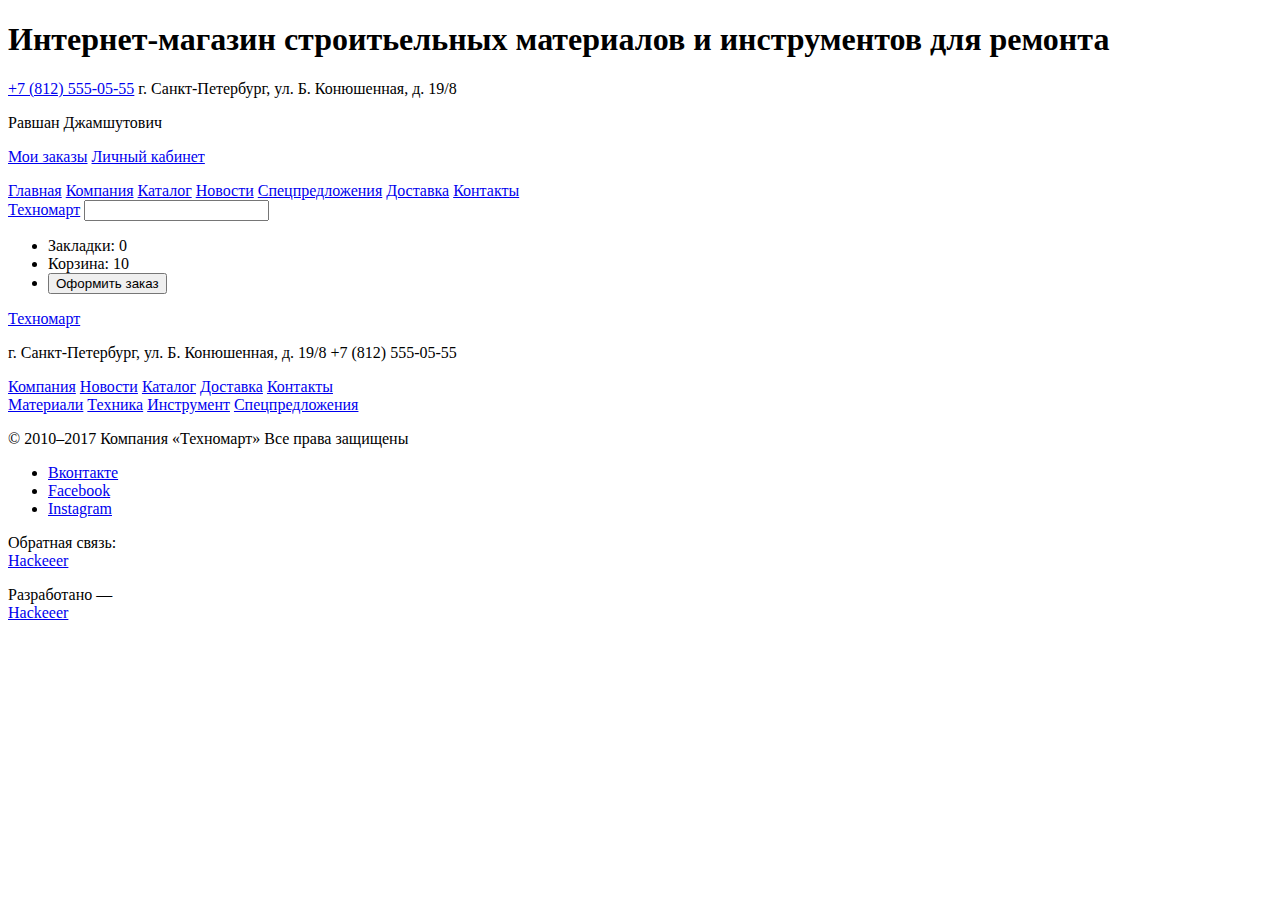
==== catalog.html @ 1fd6e6b4 "catalog.html was added" ====
<!DOCTYPE html>
<html lang="ru">
    <head>
        <meta charset="UTF-8" />
        <meta name="viewport" content="width=device-width, initial-scale=1.0" />
        <title>Каталаг Техномарт</title>
    </head>

    <body>
        <header>
            <section class="intro">
                <h1>
                    Интернет-магазин строитьельных материалов и инструментов для
                    ремонта
                </h1>
                <p class="address">
                    <a href="tel:+78125550555" class="button"
                        >+7 (812) 555-05-55</a
                    >
                    г. Санкт-Петербург, ул. Б. Конюшенная, д. 19/8
                </p>
                <div class="account-box">
                    <p class="account-box__user-name">Равшан Джамшутович</p>
                    <p class="account-box__tools">
                        <a href="orders.html">Мои заказы</a>
                        <a href="cabinet.html">Личный кабинет</a>
                    </p>
                </div>
            </section>
            <nav class="main-nav">
                <a href="index.html" class="main-nav__item">Главная</a>
                <a href="#" class="main-nav__item">Компания</a>
                <a href="#" class="main-nav__item">Каталог</a>
                <a href="#" class="main-nav__item">Новости</a>
                <a href="#" class="main-nav__item">Спецпредложения</a>
                <a href="#" class="main-nav__item">Доставка</a>
                <a href="#" class="main-nav__item">Контакты</a>
            </nav>
            <div class="tools">
                <a href="index.html" class="main-logo tools__item">Техномарт</a>
                <input type="text" name="" id="" class="tools__item" />
                <ul class="tools__item user-order">
                    <li class="user-order__bookmarks">
                        Закладки: <span>0</span>
                    </li>
                    <li class="user-order__basket">Корзина: <span>10</span></li>
                    <li class="user-order__form">
                        <button>Оформить заказ</button>
                    </li>
                </ul>
            </div>
        </header>

        <main>
        </main>

        <footer class="footer">
            <div class="footer__top">
                <div>
                    <a href="index.html" class="main-logo tools__item"
                        >Техномарт</a
                    >
                    <p class="footer__address">
                        г. Санкт-Петербург, ул. Б. Конюшенная, д. 19/8 +7 (812)
                        555-05-55
                    </p>
                </div>
                <nav class="footer__nav site-nav">
                    <div class="site-nav__top">
                        <a href="#" class="site-nav__item">Компания</a>
                        <a href="#" class="site-nav__item">Новости</a>
                        <a href="#" class="site-nav__item">Каталог</a>
                        <a href="#" class="site-nav__item">Доставка</a>
                        <a href="#" class="site-nav__item">Контакты</a>
                    </div>
                    <div class="site-nav__bottom">
                        <a href="#" class="site-nav__item">Материали</a>
                        <a href="#" class="site-nav__item">Техника</a>
                        <a href="#" class="site-nav__item">Инструмент</a>
                        <a href="#" class="site-nav__item">Спецпредложения</a>
                    </div>
                </nav>
            </div>
            <div class="footer__bottm">
                <p class="footer__copyright">
                    © 2010–2017 Компания «Техномарт» Все права защищены
                </p>
                <ul class="footer__social social__list">
                    <li class="social__item social__item--vk">
                        <a target="_BLANK" href="vk.com">Вконтакте</a>
                    </li>
                    <li class="social__item social__item--fb">
                        <a target="_BLANK" href="facebook.com">Facebook</a>
                    </li>
                    <li class="social__item social__item--ins">
                        <a target="_BLANK" href="instagram.org">Instagram</a>
                    </li>
                </ul>
                <p class="footer__feedback">
                    Обратная связь:
                    <br /><a href="#">Hackeeer</a>
                </p>
                <p class="footer__author">
                    Разработано —
                    <br /><a href="#">Hackeeer</a>
                </p>
            </div>
        </footer>
    </body>
</html>
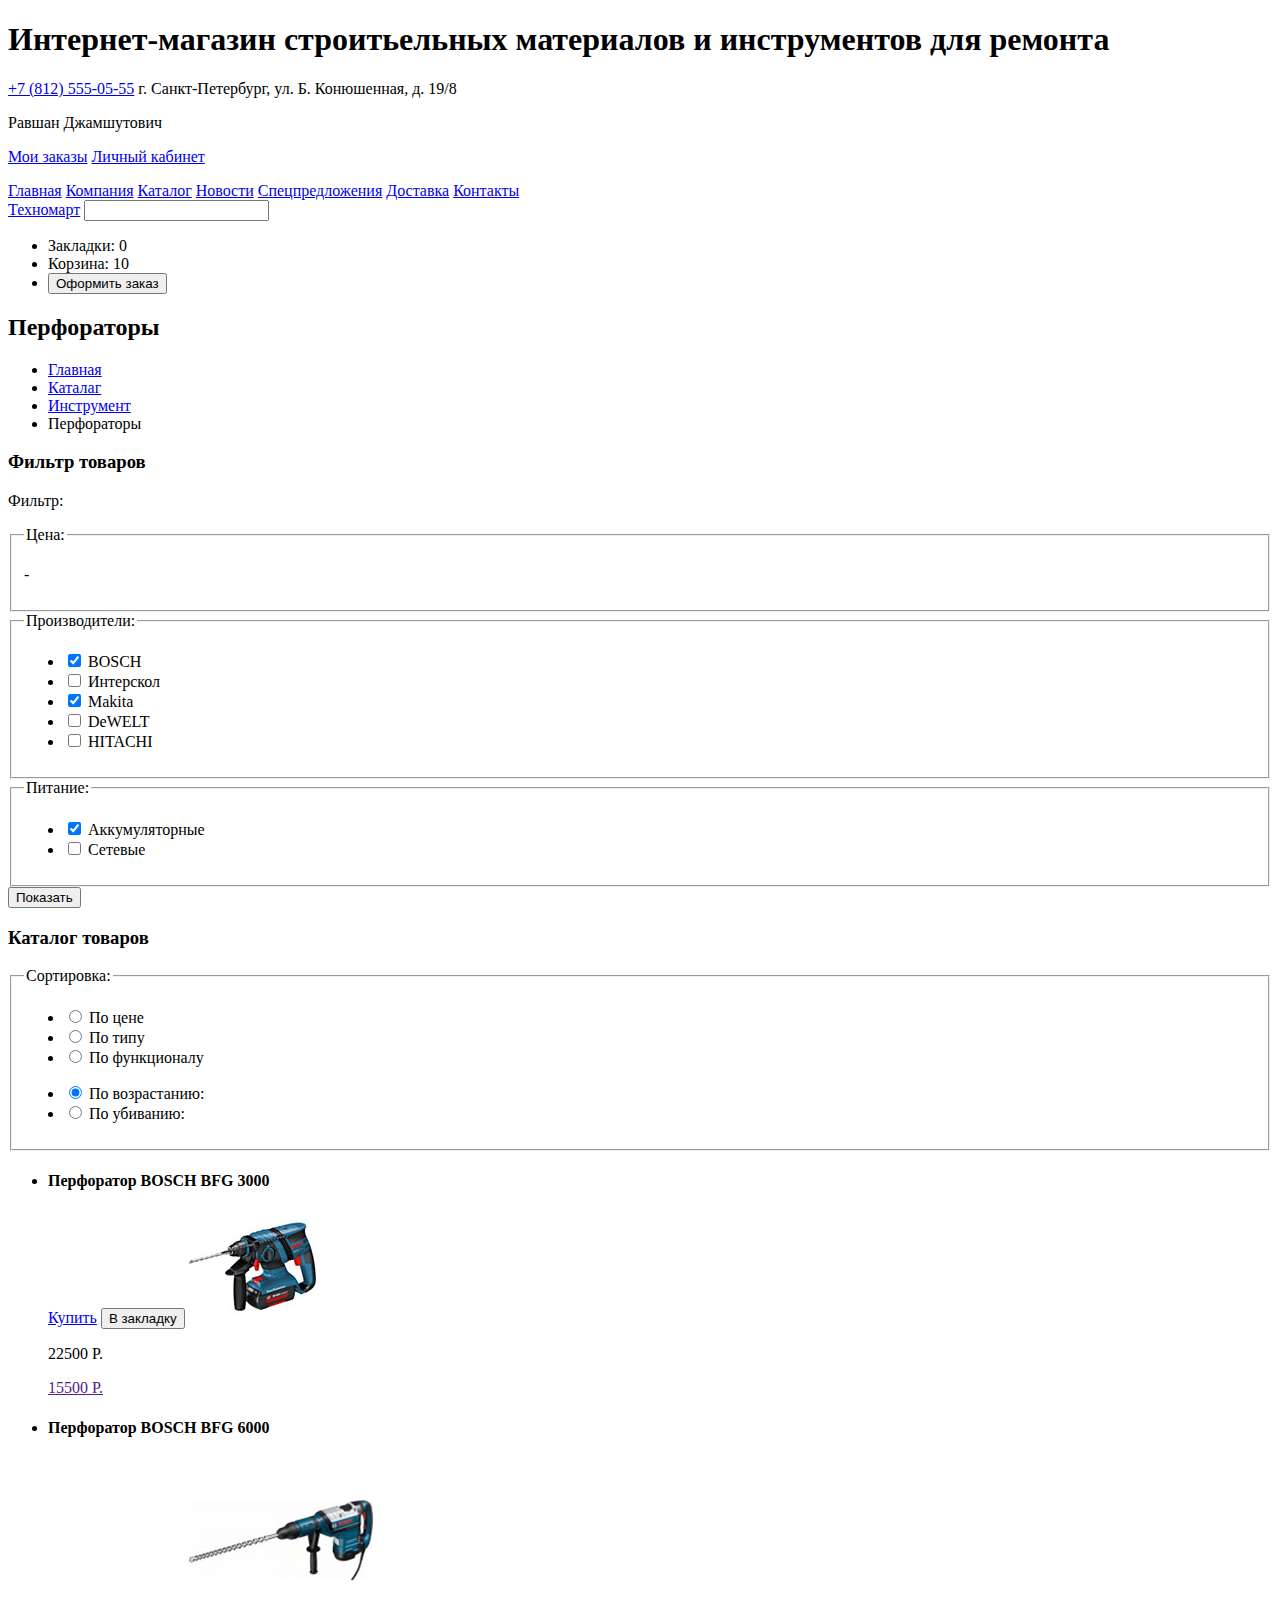
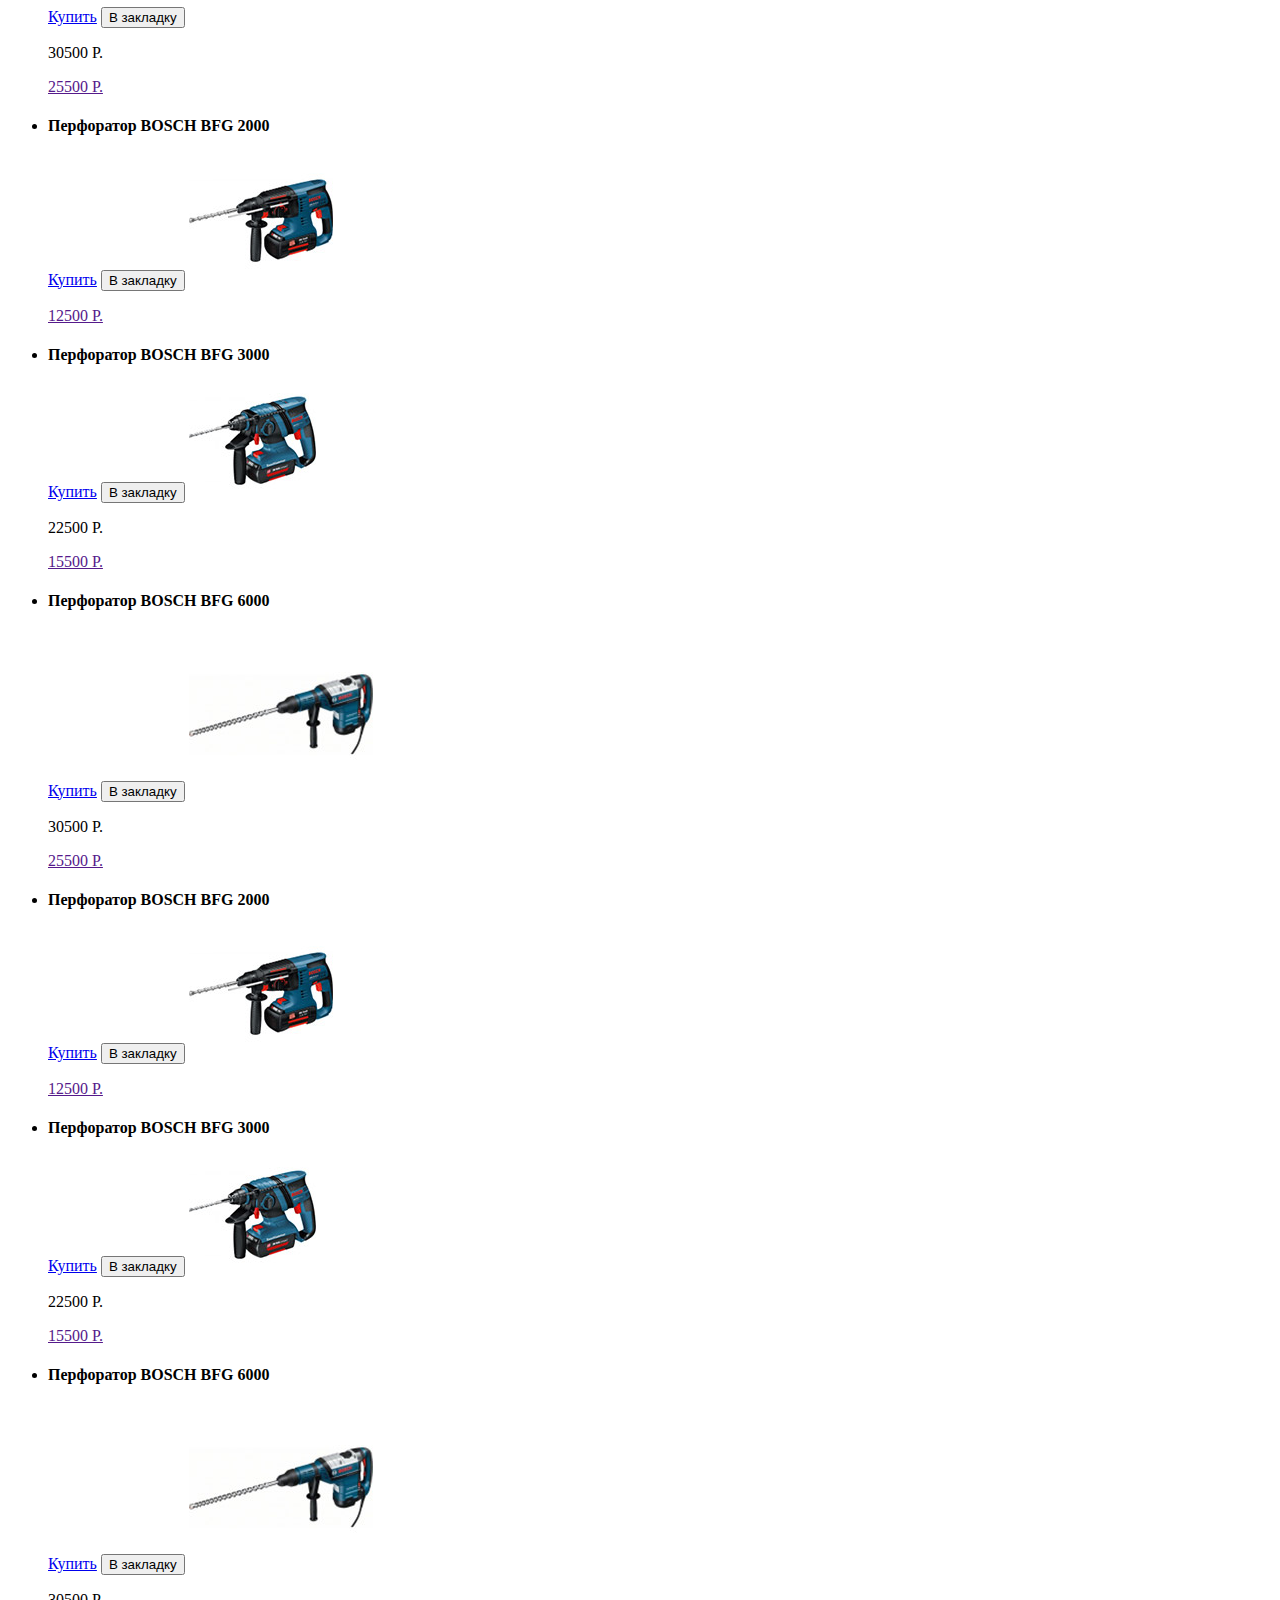
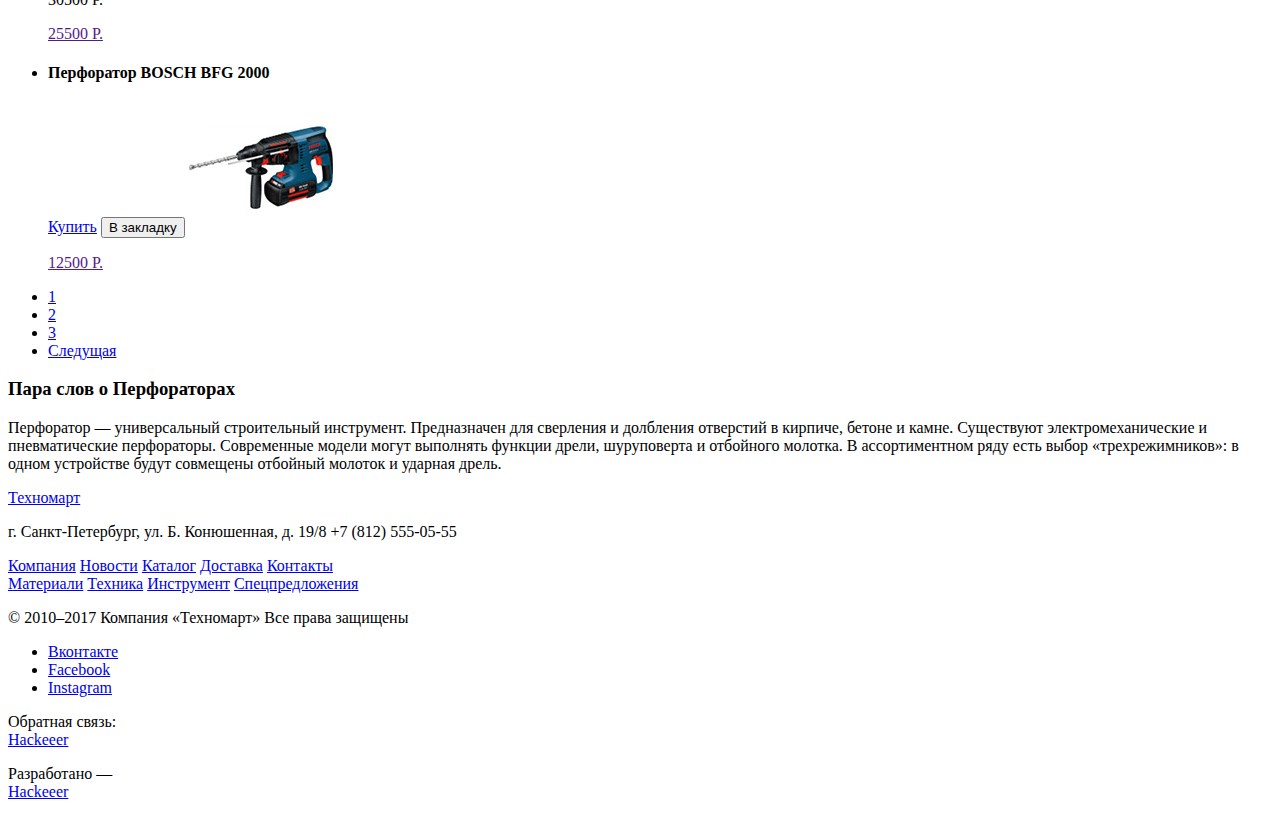
==== commit a0b959b9: "Catalog's layout has been finished" ====
--- a/catalog.html
+++ b/catalog.html
@@ -10,13 +10,10 @@
         <header>
             <section class="intro">
                 <h1>
-                    Интернет-магазин строитьельных материалов и инструментов для
-                    ремонта
+                    Интернет-магазин строитьельных материалов и инструментов для ремонта
                 </h1>
                 <p class="address">
-                    <a href="tel:+78125550555" class="button"
-                        >+7 (812) 555-05-55</a
-                    >
+                    <a href="tel:+78125550555" class="button">+7 (812) 555-05-55</a>
                     г. Санкт-Петербург, ул. Б. Конюшенная, д. 19/8
                 </p>
                 <div class="account-box">
@@ -41,9 +38,13 @@
                 <input type="text" name="" id="" class="tools__item" />
                 <ul class="tools__item user-order">
                     <li class="user-order__bookmarks">
-                        Закладки: <span>0</span>
-                    </li>
-                    <li class="user-order__basket">Корзина: <span>10</span></li>
+                        Закладки:
+                        <span>0</span>
+                    </li>
+                    <li class="user-order__basket">
+                        Корзина:
+                        <span>10</span>
+                    </li>
                     <li class="user-order__form">
                         <button>Оформить заказ</button>
                     </li>
@@ -52,17 +53,250 @@
         </header>
 
         <main>
+            <header>
+                <h2>Перфораторы</h2>
+                <nav class="breadcrubms">
+                    <ul class="breadcrumbs__list">
+                        <li class="breadcrumbs__item">
+                            <a href="index.html"><span class="hidden">Главная</span></a>
+                        </li>
+                        <li class="breadcrumbs__item">
+                            <a href="catalog.html">Каталаг</a>
+                        </li>
+                        <li class="breadcrumbs__item">
+                            <a href="tools.html">Инструмент</a>
+                        </li>
+                        <li class="breadcrumbs__item breadcrumbs__item--current">
+                            Перфораторы
+                        </li>
+                    </ul>
+                </nav>
+            </header>
+            <div class="catalog-columns">
+                <section class="filters">
+                    <h3 class="visually-hidden">Фильтр товаров</h3>
+                    <form action="#" class="filter">
+                        <p>Фильтр:</p>
+                        <fieldset class="filter__cost">
+                            <legend>Цена:</legend>
+                            <div class="cost__range">
+                                <div class="cost__range-box">
+                                    <div class="range-line">
+                                        <span class="range-handle"></span>
+                                        <span class="range-handle"></span>
+                                    </div>
+                                </div>
+                                <p class="cost__rage-counter">
+                                    <span class="min-cost"></span>
+                                    -
+                                    <span class="max-cost"></span>
+                                </p>
+                            </div>
+                        </fieldset>
+                        <fieldset class="filter__vendor">
+                            <legend>Производители:</legend>
+                            <ul class="vendor__list">
+                                <li class="verdor__item">
+                                    <label for="filter__vendor--bosch">
+                                        <input type="checkbox" name="vendor" id="filter__vendor--bosch" class="visually-hidden" checked />
+                                        <span class="radio-indicator"></span>
+                                        BOSCH
+                                    </label>
+                                </li>
+                                <li class="verdor__item">
+                                    <label for="filter__vendor--interskol">
+                                        <input type="checkbox" name="vendor" id="filter__vendor--interskol" class="visually-hidden" />
+                                        <span class="radio-indicator"></span>
+                                        Интерскол
+                                    </label>
+                                </li>
+                                <li class="verdor__item">
+                                    <label for="filter__vendor--makita">
+                                        <input type="checkbox" name="vendor" id="filter__vendor--makita" class="visually-hidden" checked />
+                                        <span class="radio-indicator"></span>
+                                        Makita
+                                    </label>
+                                </li>
+                                <li class="verdor__item">
+                                    <label for="filter__vendor--dewalt">
+                                        <input type="checkbox" name="vendor" id="filter__vendor--dewalt" class="visually-hidden" />
+                                        <span class="radio-indicator"></span>
+                                        DeWELT
+                                    </label>
+                                </li>
+                                <li class="verdor__item">
+                                    <label for="filter__vendor--hitachi">
+                                        <input type="checkbox" name="vendor" id="filter__vendor--hitachi" class="visually-hidden" />
+                                        <span class="radio-indicator"></span>
+                                        HITACHI
+                                    </label>
+                                </li>
+                            </ul>
+                        </fieldset>
+                        <fieldset class="filter__power">
+                            <legend>Питание:</legend>
+                            <ul class="power__list">
+                                <li class="power__item">
+                                    <label for="power__item--accum">
+                                        <input type="checkbox" name="power" id="power__item--accum" class="visually-hidden" checked />
+                                        <span class="radio-indicator"></span>
+                                        Аккумуляторные
+                                    </label>
+                                </li>
+                                <li class="power__item">
+                                    <label for="power__item--net">
+                                        <input type="checkbox" name="power" id="power__item--net" class="visually-hidden" />
+                                        <span class="radio-indicator"></span>
+                                        Сетевые
+                                    </label>
+                                </li>
+                            </ul>
+                        </fieldset>
+                        <button type="submit">Показать</button>
+                    </form>
+                </section>
+                <section class="catalog">
+                    <h3 class="visually-hidden">Каталог товаров</h3>
+                    <form action="#" class="sort">
+                        <fieldset>
+                            <legend>Сортировка:</legend>
+                            <ul class="sort-type__list">
+                                <li class="sort-type__item">
+                                    <label for="sort-type__item--cost">
+                                        <input type="radio" name="sort-type" id="sort-type__item--cost" class="visually-hidden" />
+                                        По цене
+                                    </label>
+                                </li>
+                                <li class="sort-type__item">
+                                    <label for="sort-type__item--type">
+                                        <input type="radio" name="sort-type" id="sort-type__item--type" class="visually-hidden" />
+                                        По типу
+                                    </label>
+                                </li>
+                                <li class="sort-type__item">
+                                    <label for="sort-type__item--function">
+                                        <input type="radio" name="sort-type" id="sort-type__item--function" class="visually-hidden" />
+                                        По функционалу
+                                    </label>
+                                </li>
+                            </ul>
+                            <ul class="sort-view__list">
+                                <li class="sort-view__item">
+                                    <input type="radio" name="sort-view" id="sort-view__item--up" class="visually-hidden" checked />
+                                    <label for="sort-view__item--up">
+                                        <span class="visually-hidde">По возрастанию:</span>
+                                    </label>
+                                </li>
+                                <li class="sort-view__item">
+                                    <input type="radio" name="sort-view" id="sort-view__item--down" class="visually-hidden" />
+                                    <label for="sort-view__item--down">
+                                        <span class="visually-hidde">По убиванию:</span>
+                                    </label>
+                                </li>
+                            </ul>
+                        </fieldset>
+                    </form>
+                    <ul class="catalog__list goods">
+                        <li class="goods__item">
+                            <h4>Перфоратор BOSCH BFG 3000</h4>
+                            <a href="#" class="visually-hidden">Купить</a>
+                            <button class="visually-hidden">В закладку</button>
+                            <img src="images/snippet2.jpg" alt="image" />
+                            <p class="old-price">22500 Р.</p>
+                            <a href="" class="price">15500 Р.</a>
+                        </li>
+                        <li class="goods__item">
+                            <h4>Перфоратор BOSCH BFG 6000</h4>
+                            <a href="#" class="visually-hidden">Купить</a>
+                            <button class="visually-hidden">В закладку</button>
+                            <img src="images/snippet1.jpg" alt="image" />
+                            <p class="old-price">30500 Р.</p>
+                            <a href="" class="price">25500 Р.</a>
+                        </li>
+                        <li class="goods__item goods__item--new">
+                            <h4>Перфоратор BOSCH BFG 2000</h4>
+                            <a href="#" class="visually-hidden">Купить</a>
+                            <button class="visually-hidden">В закладку</button>
+                            <img src="images/snippet3.jpg" alt="image" />
+                            <p class="old-price"></p>
+                            <a href="" class="price">12500 Р.</a>
+                        </li>
+                        <li class="goods__item">
+                            <h4>Перфоратор BOSCH BFG 3000</h4>
+                            <a href="#" class="visually-hidden">Купить</a>
+                            <button class="visually-hidden">В закладку</button>
+                            <img src="images/snippet2.jpg" alt="image" />
+                            <p class="old-price">22500 Р.</p>
+                            <a href="" class="price">15500 Р.</a>
+                        </li>
+                        <li class="goods__item goods__item--new">
+                            <h4>Перфоратор BOSCH BFG 6000</h4>
+                            <a href="#" class="visually-hidden">Купить</a>
+                            <button class="visually-hidden">В закладку</button>
+                            <img src="images/snippet1.jpg" alt="image" />
+                            <p class="old-price">30500 Р.</p>
+                            <a href="" class="price">25500 Р.</a>
+                        </li>
+                        <li class="goods__item">
+                            <h4>Перфоратор BOSCH BFG 2000</h4>
+                            <a href="#" class="visually-hidden">Купить</a>
+                            <button class="visually-hidden">В закладку</button>
+                            <img src="images/snippet3.jpg" alt="image" />
+                            <p class="old-price"></p>
+                            <a href="" class="price">12500 Р.</a>
+                        </li>
+                        <li class="goods__item goods__item--new">
+                            <h4>Перфоратор BOSCH BFG 3000</h4>
+                            <a href="#" class="visually-hidden">Купить</a>
+                            <button class="visually-hidden">В закладку</button>
+                            <img src="images/snippet2.jpg" alt="image" />
+                            <p class="old-price">22500 Р.</p>
+                            <a href="" class="price">15500 Р.</a>
+                        </li>
+                        <li class="goods__item">
+                            <h4>Перфоратор BOSCH BFG 6000</h4>
+                            <a href="#" class="visually-hidden">Купить</a>
+                            <button class="visually-hidden">В закладку</button>
+                            <img src="images/snippet1.jpg" alt="image" />
+                            <p class="old-price">30500 Р.</p>
+                            <a href="" class="price">25500 Р.</a>
+                        </li>
+                        <li class="goods__item">
+                            <h4>Перфоратор BOSCH BFG 2000</h4>
+                            <a href="#" class="visually-hidden">Купить</a>
+                            <button class="visually-hidden">В закладку</button>
+                            <img src="images/snippet3.jpg" alt="image" />
+                            <p class="old-price"></p>
+                            <a href="" class="price">12500 Р.</a>
+                        </li>
+                    </ul>
+                    <nav class="pagination">
+                        <ul class="pagination__list">
+                            <li class="pagination__item"><a href="#" class="current">1</a></li>
+                            <li class="pagination__item"><a href="#" class="page">2</a></li>
+                            <li class="pagination__item"><a href="#" class="page">3</a></li>
+                            <li class="pagination__item"><a href="#" class="next">Следущая</a></li>
+                        </ul>
+                    </nav>
+                </section>
+            </div>
+            <section class="catalog-info">
+                <h3>Пара слов о Перфораторах</h3>
+                <p>
+                    Перфоратор — универсальный строительный инструмент. Предназначен для сверления и долбления отверстий в кирпиче, бетоне и камне.
+                    Существуют электромеханические и пневматические перфораторы. Современные модели могут выполнять функции дрели, шуруповерта и
+                    отбойного молотка. В ассортиментном ряду есть выбор «трехрежимников»: в одном устройстве будут совмещены отбойный молоток и
+                    ударная дрель.
+                </p>
+            </section>
         </main>
 
         <footer class="footer">
             <div class="footer__top">
                 <div>
-                    <a href="index.html" class="main-logo tools__item"
-                        >Техномарт</a
-                    >
+                    <a href="index.html" class="main-logo tools__item">Техномарт</a>
                     <p class="footer__address">
-                        г. Санкт-Петербург, ул. Б. Конюшенная, д. 19/8 +7 (812)
-                        555-05-55
+                        г. Санкт-Петербург, ул. Б. Конюшенная, д. 19/8 +7 (812) 555-05-55
                     </p>
                 </div>
                 <nav class="footer__nav site-nav">
@@ -98,11 +332,13 @@
                 </ul>
                 <p class="footer__feedback">
                     Обратная связь:
-                    <br /><a href="#">Hackeeer</a>
+                    <br />
+                    <a href="#">Hackeeer</a>
                 </p>
                 <p class="footer__author">
                     Разработано —
-                    <br /><a href="#">Hackeeer</a>
+                    <br />
+                    <a href="#">Hackeeer</a>
                 </p>
             </div>
         </footer>
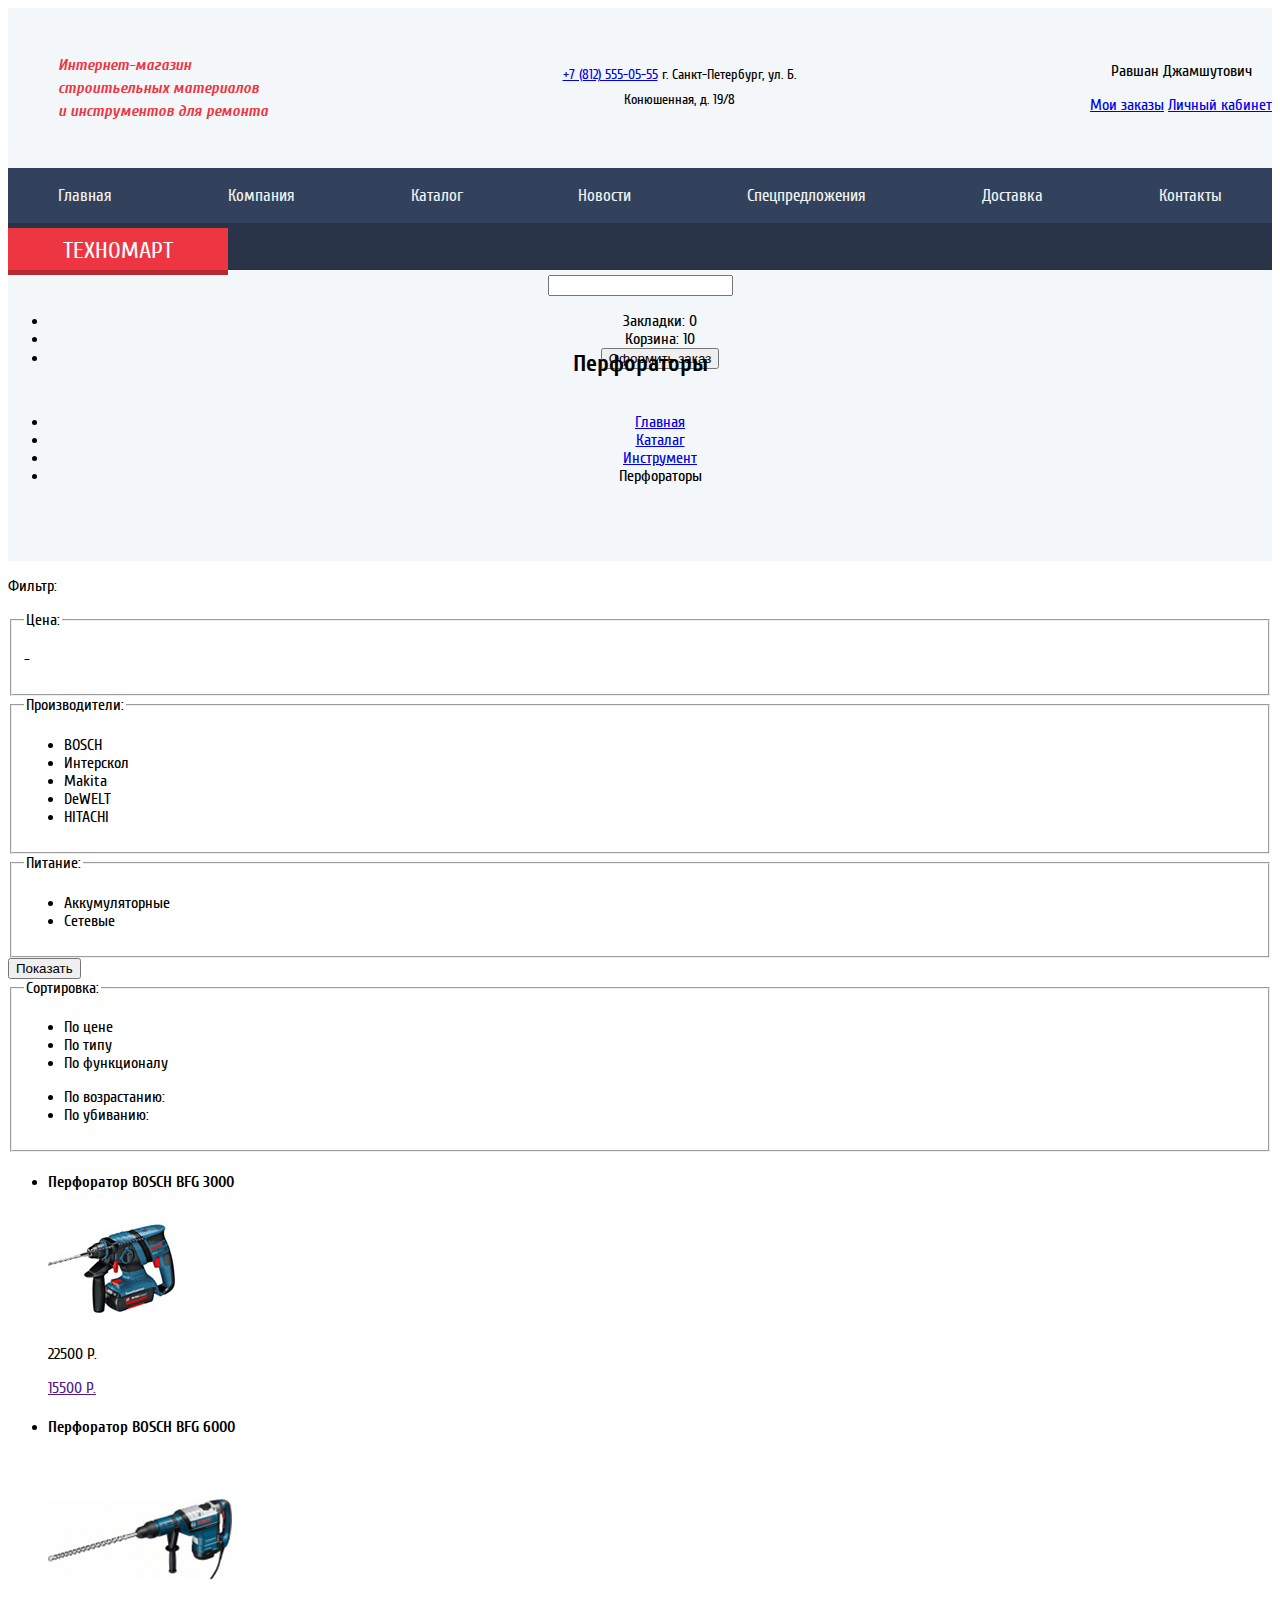
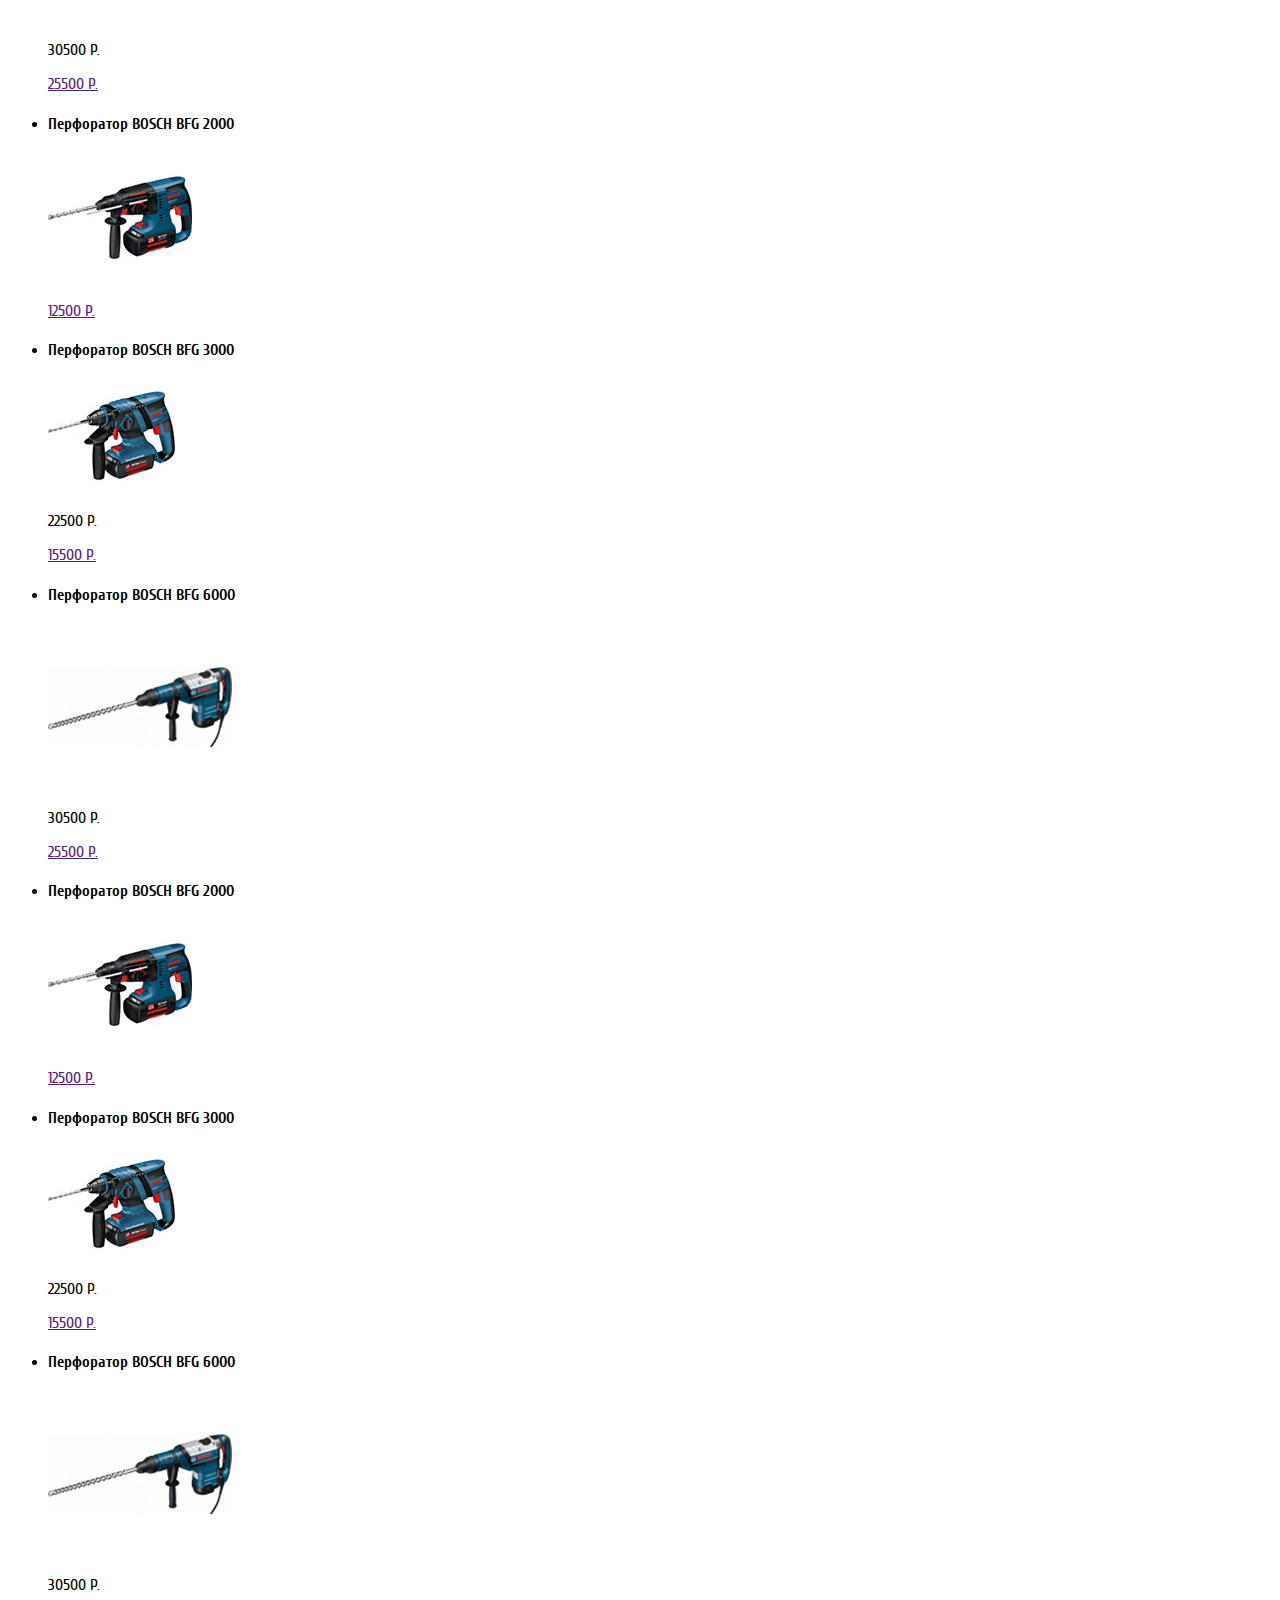
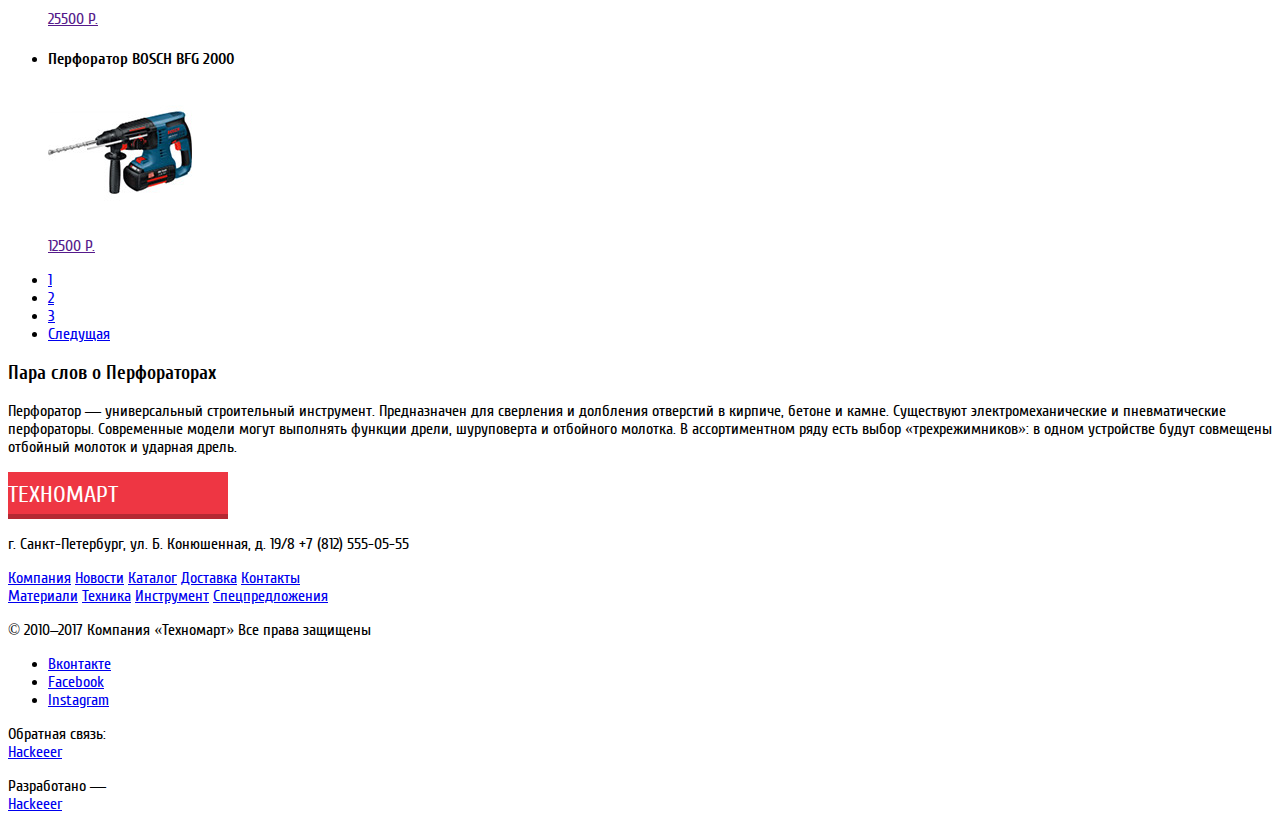
==== commit fba43c9b: "Site header's layout has been finished" ====
--- a/catalog.html
+++ b/catalog.html
@@ -3,6 +3,7 @@
     <head>
         <meta charset="UTF-8" />
         <meta name="viewport" content="width=device-width, initial-scale=1.0" />
+        <link rel="stylesheet" href="styles/style.css">
         <title>Каталаг Техномарт</title>
     </head>
 
@@ -291,7 +292,7 @@
             </section>
         </main>
 
-        <footer class="footer">
+        <footer>
             <div class="footer__top">
                 <div>
                     <a href="index.html" class="main-logo tools__item">Техномарт</a>
--- a/styles/style.css
+++ b/styles/style.css
@@ -0,0 +1,279 @@
+:root {
+    --logoColor: #ee3643;
+    --navTheme: #32425c;
+    --toolsTheme: #293449;
+}
+
+@font-face {
+    font-family: "Cuprum";
+    src: url("../fonts/cuprum.woff2") format("woff2"), url("../fonts/cuprum.woff") format("woff");
+    font-weight: normal;
+    font-style: normal;
+    font-display: swap;
+}
+
+@font-face {
+    font-family: "Cuprum";
+    src: url("../fonts/cuprumitalic.woff2") format("woff2"), url("../fonts/cuprumitalic.woff") format("woff");
+    font-weight: normal;
+    font-style: italic;
+    font-display: swap;
+}
+
+@font-face {
+    font-family: "Cuprum";
+    src: url("../fonts/cuprumbold.woff2") format("woff2"), url("../fonts/cuprumbold.woff") format("woff");
+    font-weight: bold;
+    font-style: normal;
+    font-display: swap;
+}
+
+@font-face {
+    font-family: "Cuprum";
+    src: url("../fonts/cuprumbolditalic.woff2") format("woff2"), url("../fonts/cuprumbolditalic.woff") format("woff");
+    font-weight: bold;
+    font-style: italic;
+    font-display: swap;
+}
+
+@font-face {
+    font-family: "PT Sans";
+    src: url("../fonts/ptsans.woff2") format("woff2"), url("../fonts/ptsans.woff") format("woff");
+    font-weight: normal;
+    font-style: normal;
+    font-display: swap;
+}
+
+@font-face {
+    font-family: "PT Sans";
+    src: url("../fonts/ptsansbold.woff2") format("woff2"), url("../fonts/ptsansbold.woff") format("woff");
+    font-weight: bold;
+    font-style: normal;
+    font-display: swap;
+}
+
+.visually-hidden:not(:focus):not(:active),
+input[type="checkbox"].visually-hidden,
+input[type="radio"].visually-hidden {
+    position: absolute;
+    width: 1px;
+    height: 1px;
+    margin: -1px;
+    border: 0;
+    padding: 0;
+    white-space: nowrap;
+    clip-path: inset(100%);
+    clip: rect(0 0 0 0);
+    overflow: hidden;
+}
+
+body {
+    font-family: "Cuprum";
+}
+
+.body-wrapper {
+    width: 940px;
+    margin: 0 auto;
+}
+
+header {
+    display: flex;
+    flex-direction: column;
+    background-color: #f4f7f9;
+    text-align: center;
+    padding-bottom: 60px;
+}
+
+.intro {
+    display: flex;
+    justify-content: space-between;
+    align-items: center;
+    height: 160px;
+}
+
+.intro h1 {
+    font-style: italic;
+    font-size: 16px;
+    line-height: 23px;
+    color: var(--logoColor);
+    width: 210px;
+    margin: 0;
+    margin-left: 50px;
+    padding: 0;
+    text-align: left;
+}
+
+.intro .address {
+    font-size: 14px;
+    line-height: 25px;
+    width: 270px;
+    margin: 0;
+}
+
+.intro .address .tel {
+    position: relative;
+    font-size: 21px;
+    font-weight: bold;
+    text-decoration: none;
+    line-height: 21px;
+    color: var(--logoColor);
+    display: inline-block;
+    width: 100%;
+    padding: 9px 0px;
+    padding-left: 30px;
+    border: 3px solid white;
+    box-sizing: border-box;
+}
+
+.intro .address .tel::after {
+    content: '';
+    display: block;
+    width: 19px;
+    height: 19px;
+    background-image: url("../images/icon-phone.png");
+    position: absolute;
+    top: 10px;
+    left: 13px;
+}
+
+.account-box button {
+    background-color: #fff;
+    font-size: 21px;
+    font-weight: bold;
+    line-height: 21px;
+    padding: 12px 25px;
+    margin-bottom: 25px;
+    border: none;
+}
+
+.account-box .sign-in {
+    padding-left: 47px;
+    position: relative;
+}
+
+.account-box .sign-in::before {
+    content: "";
+    display: block;
+    width: 20px;
+    height: 17px;
+    background-image: url("../images/icon-login.png");
+    position: absolute;
+    top: 14px;
+    left: 14px;
+    opacity: 0.2;
+}
+
+.account-box .sign-up {
+    margin-left: 10px;
+}
+
+.main-nav {
+    background-color: var(--navTheme);
+    height: 55px;
+    font-size: 17px;
+    line-height: 17px;
+    padding: 0 50px;
+    display: flex;
+    justify-content: space-between;
+    align-items: center;
+    border-bottom: 5px solid var(--toolsTheme);
+}
+
+.main-nav__item {
+    color: #f1f2f4;
+    text-decoration: none;
+}
+
+.tools {
+    background-color: var(--toolsTheme);
+    height: 42px;
+}
+
+.tools .body-wrapper {
+    display: flex;
+    justify-content: space-between;
+    color: #fff;
+    font-size: 17px;
+    line-height: 18px;
+}
+
+.main-logo {
+    display: block;
+    width: 220px;
+    height: 31px;
+    padding-top: 11px;
+    background-color: var(--logoColor);
+    border-bottom: 5px solid #b52933;
+    font-size: 24px;
+    line-height: 24px;
+    text-decoration: none;
+    text-transform: uppercase;
+    color: #fff;
+}
+
+.tools__search {
+    flex-grow: 1;
+    height: 39px;
+    padding-right: 20px;
+    padding-left: 48px;
+    border: none;
+    background-color: var(--toolsTheme);
+    color: #fff;
+}
+
+.tools__search::placeholder {
+    color: #fff;
+}
+
+.main-search__label {
+    position: relative;
+}
+
+.main-search__label::before {
+    content: "";
+    display: block;
+    width: 17px;
+    height: 17px;
+    background-image: url("../images/icon-search.png");
+    position: absolute;
+    top: 12px;
+    left: 17px;
+    opacity: 0.3;
+}
+
+.tools__bookmarks,
+.tools__cart {
+    position: relative;
+    padding: 12px 30px;
+    padding-left: 40px;
+}
+
+.tools__bookmarks::before,
+.tools__cart::before {
+    content: "";
+    display: block;
+    width: 14px;
+    height: 16px;
+    background-image: url("../images/icon-bookmark.png");
+    position: absolute;
+    top: 12px;
+    left: 14px;
+    opacity: 0.3;
+}
+
+.tools__cart::before {
+    width: 15px;
+    height: 15px;
+    background-image: url("../images/icon-cart.png");
+    top: 12px;
+    left: 10px;
+}
+
+.tools__process {
+    background-color: #63a63e;
+    padding-top: 12px;
+    width: 150px;
+    height: 30px;
+    color: #fff;
+    text-decoration: none;
+}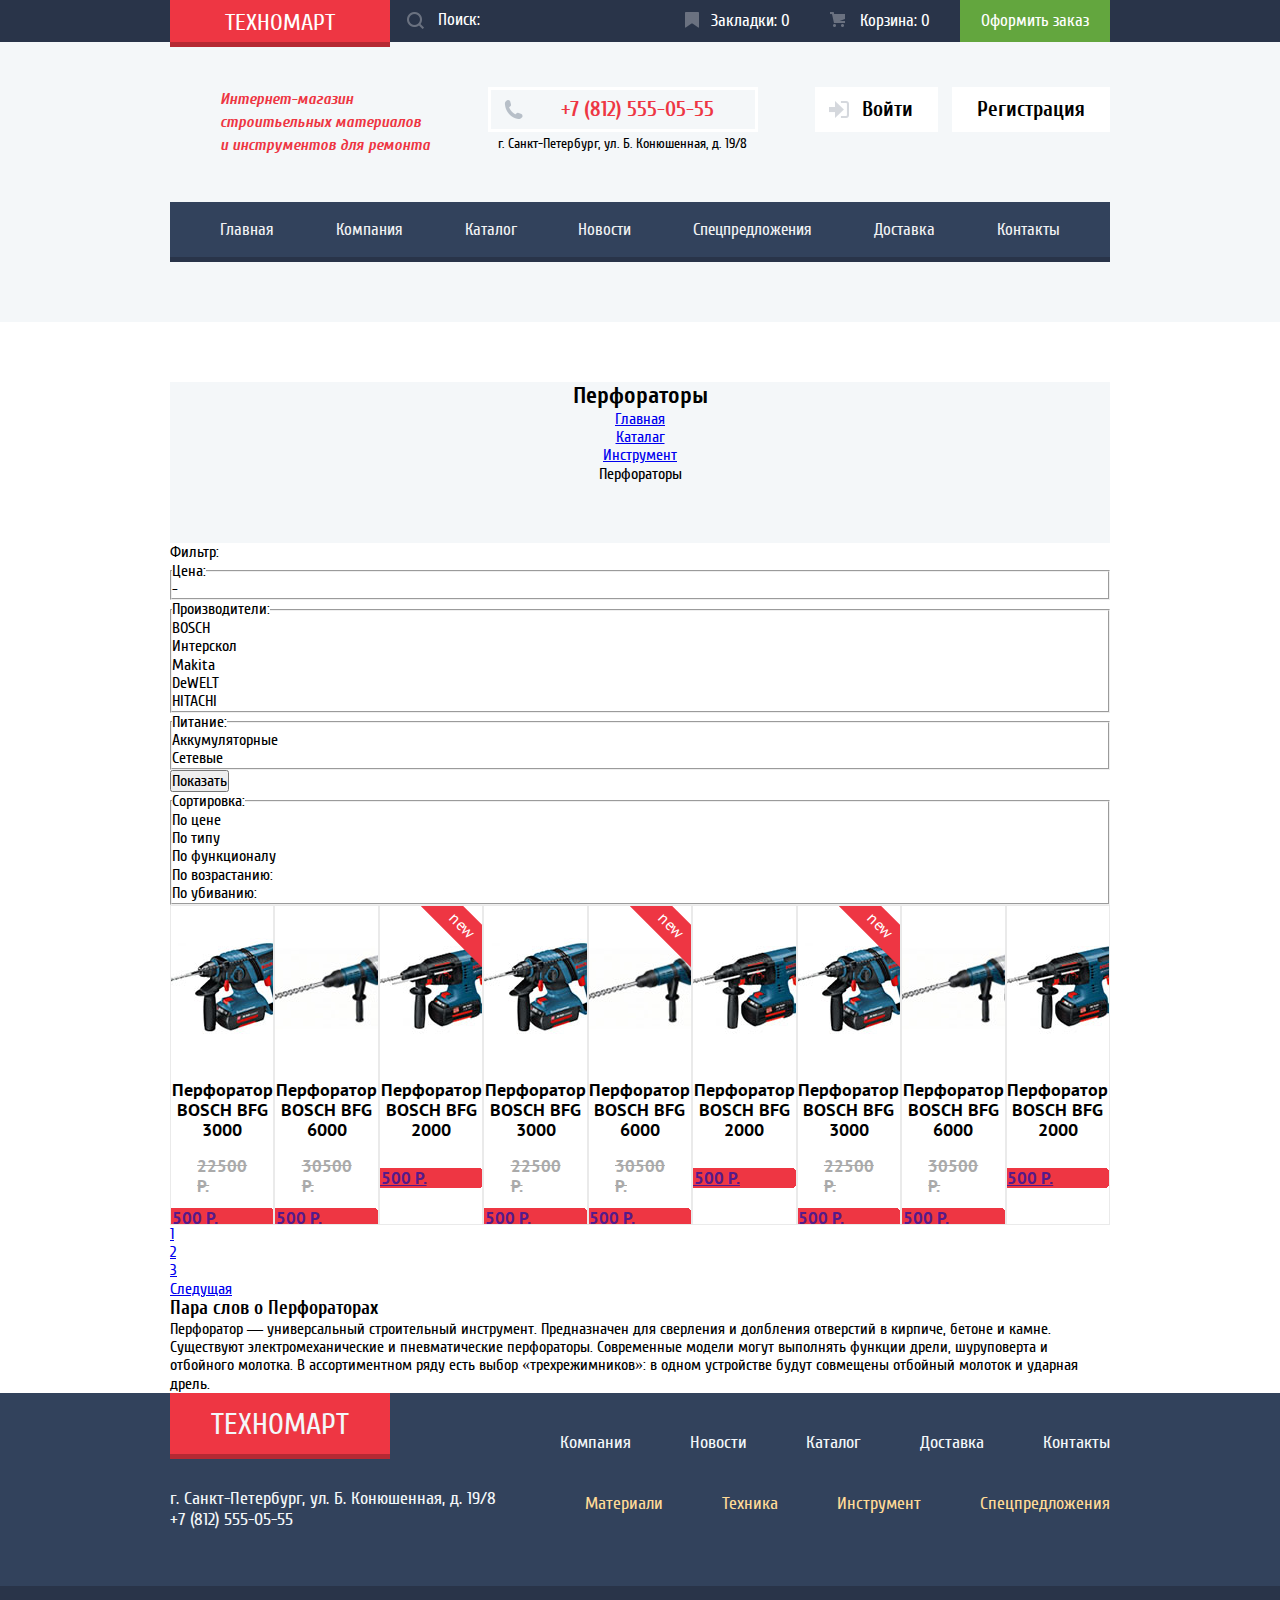
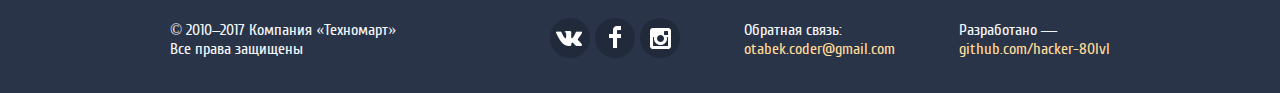
==== commit fb0f57f6: "Index's styles have finished" ====
--- a/catalog.html
+++ b/catalog.html
@@ -3,344 +3,362 @@
     <head>
         <meta charset="UTF-8" />
         <meta name="viewport" content="width=device-width, initial-scale=1.0" />
-        <link rel="stylesheet" href="styles/style.css">
+        <link rel="stylesheet" href="styles/normalize.css">
+        <link rel="stylesheet" href="styles/style.css" />
         <title>Каталаг Техномарт</title>
     </head>
 
     <body>
         <header>
-            <section class="intro">
-                <h1>
-                    Интернет-магазин строитьельных материалов и инструментов для ремонта
-                </h1>
-                <p class="address">
-                    <a href="tel:+78125550555" class="button">+7 (812) 555-05-55</a>
-                    г. Санкт-Петербург, ул. Б. Конюшенная, д. 19/8
-                </p>
-                <div class="account-box">
-                    <p class="account-box__user-name">Равшан Джамшутович</p>
-                    <p class="account-box__tools">
-                        <a href="orders.html">Мои заказы</a>
-                        <a href="cabinet.html">Личный кабинет</a>
-                    </p>
-                </div>
-            </section>
-            <nav class="main-nav">
-                <a href="index.html" class="main-nav__item">Главная</a>
-                <a href="#" class="main-nav__item">Компания</a>
-                <a href="#" class="main-nav__item">Каталог</a>
-                <a href="#" class="main-nav__item">Новости</a>
-                <a href="#" class="main-nav__item">Спецпредложения</a>
-                <a href="#" class="main-nav__item">Доставка</a>
-                <a href="#" class="main-nav__item">Контакты</a>
-            </nav>
             <div class="tools">
-                <a href="index.html" class="main-logo tools__item">Техномарт</a>
-                <input type="text" name="" id="" class="tools__item" />
-                <ul class="tools__item user-order">
-                    <li class="user-order__bookmarks">
+                <div class="body-wrapper">
+                    <a href="index.html" class="main-logo">Техномарт</a>
+                    <label for="main-search" class="main-search__label">
+                        <span class="visually-hidden">Поиск</span>
+                    </label>
+                    <input type="text" name="" id="main-search" class="tools__search" placeholder="Поиск:" />
+                    <div class="tools__bookmarks">
                         Закладки:
                         <span>0</span>
-                    </li>
-                    <li class="user-order__basket">
+                    </div>
+                    <div class="tools__cart">
                         Корзина:
-                        <span>10</span>
-                    </li>
-                    <li class="user-order__form">
-                        <button>Оформить заказ</button>
-                    </li>
-                </ul>
+                        <span>0</span>
+                    </div>
+                    <a href="#" class="tools__process">Оформить заказ</a>
+                </div>
+            </div>
+            <div class="body-wrapper">
+                <section class="intro">
+                    <h1>
+                        Интернет-магазин строитьельных материалов и инструментов для ремонта
+                    </h1>
+                    <p class="address">
+                        <a href="tel:+78125550555" class="tel">+7 (812) 555-05-55</a>
+                        <br />
+                        г. Санкт-Петербург, ул. Б. Конюшенная, д. 19/8
+                    </p>
+                    <div class="account-box">
+                        <button class="sign-in">Войти</button>
+                        <button class="sign-up">Регистрация</button>
+                    </div>
+                </section>
+                <nav class="main-nav">
+                    <a href="index.html" class="main-nav__item">Главная</a>
+                    <a href="#" class="main-nav__item">Компания</a>
+                    <a href="catalog.html" class="main-nav__item">Каталог</a>
+                    <a href="#" class="main-nav__item">Новости</a>
+                    <a href="#" class="main-nav__item">Спецпредложения</a>
+                    <a href="#" class="main-nav__item">Доставка</a>
+                    <a href="#" class="main-nav__item">Контакты</a>
+                </nav>
             </div>
         </header>
 
         <main>
-            <header>
-                <h2>Перфораторы</h2>
-                <nav class="breadcrubms">
-                    <ul class="breadcrumbs__list">
-                        <li class="breadcrumbs__item">
-                            <a href="index.html"><span class="hidden">Главная</span></a>
-                        </li>
-                        <li class="breadcrumbs__item">
-                            <a href="catalog.html">Каталаг</a>
-                        </li>
-                        <li class="breadcrumbs__item">
-                            <a href="tools.html">Инструмент</a>
-                        </li>
-                        <li class="breadcrumbs__item breadcrumbs__item--current">
-                            Перфораторы
-                        </li>
-                    </ul>
-                </nav>
-            </header>
-            <div class="catalog-columns">
-                <section class="filters">
-                    <h3 class="visually-hidden">Фильтр товаров</h3>
-                    <form action="#" class="filter">
-                        <p>Фильтр:</p>
-                        <fieldset class="filter__cost">
-                            <legend>Цена:</legend>
-                            <div class="cost__range">
-                                <div class="cost__range-box">
-                                    <div class="range-line">
-                                        <span class="range-handle"></span>
-                                        <span class="range-handle"></span>
-                                    </div>
-                                </div>
-                                <p class="cost__rage-counter">
-                                    <span class="min-cost"></span>
-                                    -
-                                    <span class="max-cost"></span>
-                                </p>
-                            </div>
-                        </fieldset>
-                        <fieldset class="filter__vendor">
-                            <legend>Производители:</legend>
-                            <ul class="vendor__list">
-                                <li class="verdor__item">
-                                    <label for="filter__vendor--bosch">
-                                        <input type="checkbox" name="vendor" id="filter__vendor--bosch" class="visually-hidden" checked />
-                                        <span class="radio-indicator"></span>
-                                        BOSCH
-                                    </label>
-                                </li>
-                                <li class="verdor__item">
-                                    <label for="filter__vendor--interskol">
-                                        <input type="checkbox" name="vendor" id="filter__vendor--interskol" class="visually-hidden" />
-                                        <span class="radio-indicator"></span>
-                                        Интерскол
-                                    </label>
-                                </li>
-                                <li class="verdor__item">
-                                    <label for="filter__vendor--makita">
-                                        <input type="checkbox" name="vendor" id="filter__vendor--makita" class="visually-hidden" checked />
-                                        <span class="radio-indicator"></span>
-                                        Makita
-                                    </label>
-                                </li>
-                                <li class="verdor__item">
-                                    <label for="filter__vendor--dewalt">
-                                        <input type="checkbox" name="vendor" id="filter__vendor--dewalt" class="visually-hidden" />
-                                        <span class="radio-indicator"></span>
-                                        DeWELT
-                                    </label>
-                                </li>
-                                <li class="verdor__item">
-                                    <label for="filter__vendor--hitachi">
-                                        <input type="checkbox" name="vendor" id="filter__vendor--hitachi" class="visually-hidden" />
-                                        <span class="radio-indicator"></span>
-                                        HITACHI
-                                    </label>
-                                </li>
-                            </ul>
-                        </fieldset>
-                        <fieldset class="filter__power">
-                            <legend>Питание:</legend>
-                            <ul class="power__list">
-                                <li class="power__item">
-                                    <label for="power__item--accum">
-                                        <input type="checkbox" name="power" id="power__item--accum" class="visually-hidden" checked />
-                                        <span class="radio-indicator"></span>
-                                        Аккумуляторные
-                                    </label>
-                                </li>
-                                <li class="power__item">
-                                    <label for="power__item--net">
-                                        <input type="checkbox" name="power" id="power__item--net" class="visually-hidden" />
-                                        <span class="radio-indicator"></span>
-                                        Сетевые
-                                    </label>
-                                </li>
-                            </ul>
-                        </fieldset>
-                        <button type="submit">Показать</button>
-                    </form>
-                </section>
-                <section class="catalog">
-                    <h3 class="visually-hidden">Каталог товаров</h3>
-                    <form action="#" class="sort">
-                        <fieldset>
-                            <legend>Сортировка:</legend>
-                            <ul class="sort-type__list">
-                                <li class="sort-type__item">
-                                    <label for="sort-type__item--cost">
-                                        <input type="radio" name="sort-type" id="sort-type__item--cost" class="visually-hidden" />
-                                        По цене
-                                    </label>
-                                </li>
-                                <li class="sort-type__item">
-                                    <label for="sort-type__item--type">
-                                        <input type="radio" name="sort-type" id="sort-type__item--type" class="visually-hidden" />
-                                        По типу
-                                    </label>
-                                </li>
-                                <li class="sort-type__item">
-                                    <label for="sort-type__item--function">
-                                        <input type="radio" name="sort-type" id="sort-type__item--function" class="visually-hidden" />
-                                        По функционалу
-                                    </label>
-                                </li>
-                            </ul>
-                            <ul class="sort-view__list">
-                                <li class="sort-view__item">
-                                    <input type="radio" name="sort-view" id="sort-view__item--up" class="visually-hidden" checked />
-                                    <label for="sort-view__item--up">
-                                        <span class="visually-hidde">По возрастанию:</span>
-                                    </label>
-                                </li>
-                                <li class="sort-view__item">
-                                    <input type="radio" name="sort-view" id="sort-view__item--down" class="visually-hidden" />
-                                    <label for="sort-view__item--down">
-                                        <span class="visually-hidde">По убиванию:</span>
-                                    </label>
-                                </li>
-                            </ul>
-                        </fieldset>
-                    </form>
-                    <ul class="catalog__list goods">
-                        <li class="goods__item">
-                            <h4>Перфоратор BOSCH BFG 3000</h4>
-                            <a href="#" class="visually-hidden">Купить</a>
-                            <button class="visually-hidden">В закладку</button>
-                            <img src="images/snippet2.jpg" alt="image" />
-                            <p class="old-price">22500 Р.</p>
-                            <a href="" class="price">15500 Р.</a>
-                        </li>
-                        <li class="goods__item">
-                            <h4>Перфоратор BOSCH BFG 6000</h4>
-                            <a href="#" class="visually-hidden">Купить</a>
-                            <button class="visually-hidden">В закладку</button>
-                            <img src="images/snippet1.jpg" alt="image" />
-                            <p class="old-price">30500 Р.</p>
-                            <a href="" class="price">25500 Р.</a>
-                        </li>
-                        <li class="goods__item goods__item--new">
-                            <h4>Перфоратор BOSCH BFG 2000</h4>
-                            <a href="#" class="visually-hidden">Купить</a>
-                            <button class="visually-hidden">В закладку</button>
-                            <img src="images/snippet3.jpg" alt="image" />
-                            <p class="old-price"></p>
-                            <a href="" class="price">12500 Р.</a>
-                        </li>
-                        <li class="goods__item">
-                            <h4>Перфоратор BOSCH BFG 3000</h4>
-                            <a href="#" class="visually-hidden">Купить</a>
-                            <button class="visually-hidden">В закладку</button>
-                            <img src="images/snippet2.jpg" alt="image" />
-                            <p class="old-price">22500 Р.</p>
-                            <a href="" class="price">15500 Р.</a>
-                        </li>
-                        <li class="goods__item goods__item--new">
-                            <h4>Перфоратор BOSCH BFG 6000</h4>
-                            <a href="#" class="visually-hidden">Купить</a>
-                            <button class="visually-hidden">В закладку</button>
-                            <img src="images/snippet1.jpg" alt="image" />
-                            <p class="old-price">30500 Р.</p>
-                            <a href="" class="price">25500 Р.</a>
-                        </li>
-                        <li class="goods__item">
-                            <h4>Перфоратор BOSCH BFG 2000</h4>
-                            <a href="#" class="visually-hidden">Купить</a>
-                            <button class="visually-hidden">В закладку</button>
-                            <img src="images/snippet3.jpg" alt="image" />
-                            <p class="old-price"></p>
-                            <a href="" class="price">12500 Р.</a>
-                        </li>
-                        <li class="goods__item goods__item--new">
-                            <h4>Перфоратор BOSCH BFG 3000</h4>
-                            <a href="#" class="visually-hidden">Купить</a>
-                            <button class="visually-hidden">В закладку</button>
-                            <img src="images/snippet2.jpg" alt="image" />
-                            <p class="old-price">22500 Р.</p>
-                            <a href="" class="price">15500 Р.</a>
-                        </li>
-                        <li class="goods__item">
-                            <h4>Перфоратор BOSCH BFG 6000</h4>
-                            <a href="#" class="visually-hidden">Купить</a>
-                            <button class="visually-hidden">В закладку</button>
-                            <img src="images/snippet1.jpg" alt="image" />
-                            <p class="old-price">30500 Р.</p>
-                            <a href="" class="price">25500 Р.</a>
-                        </li>
-                        <li class="goods__item">
-                            <h4>Перфоратор BOSCH BFG 2000</h4>
-                            <a href="#" class="visually-hidden">Купить</a>
-                            <button class="visually-hidden">В закладку</button>
-                            <img src="images/snippet3.jpg" alt="image" />
-                            <p class="old-price"></p>
-                            <a href="" class="price">12500 Р.</a>
-                        </li>
-                    </ul>
-                    <nav class="pagination">
-                        <ul class="pagination__list">
-                            <li class="pagination__item"><a href="#" class="current">1</a></li>
-                            <li class="pagination__item"><a href="#" class="page">2</a></li>
-                            <li class="pagination__item"><a href="#" class="page">3</a></li>
-                            <li class="pagination__item"><a href="#" class="next">Следущая</a></li>
+            <div class="body-wrapper">
+                <header>
+                    <h2>Перфораторы</h2>
+                    <nav class="breadcrubms">
+                        <ul class="breadcrumbs__list">
+                            <li class="breadcrumbs__item">
+                                <a href="index.html"><span class="hidden">Главная</span></a>
+                            </li>
+                            <li class="breadcrumbs__item">
+                                <a href="catalog.html">Каталаг</a>
+                            </li>
+                            <li class="breadcrumbs__item">
+                                <a href="tools.html">Инструмент</a>
+                            </li>
+                            <li class="breadcrumbs__item breadcrumbs__item--current">
+                                Перфораторы
+                            </li>
                         </ul>
                     </nav>
+                </header>
+                <div class="catalog-columns">
+                    <section class="filters">
+                        <h3 class="visually-hidden">Фильтр товаров</h3>
+                        <form action="#" class="filter">
+                            <p>Фильтр:</p>
+                            <fieldset class="filter__cost">
+                                <legend>Цена:</legend>
+                                <div class="cost__range">
+                                    <div class="cost__range-box">
+                                        <div class="range-line">
+                                            <span class="range-handle"></span>
+                                            <span class="range-handle"></span>
+                                        </div>
+                                    </div>
+                                    <p class="cost__rage-counter">
+                                        <span class="min-cost"></span>
+                                        -
+                                        <span class="max-cost"></span>
+                                    </p>
+                                </div>
+                            </fieldset>
+                            <fieldset class="filter__vendor">
+                                <legend>Производители:</legend>
+                                <ul class="vendor__list">
+                                    <li class="verdor__item">
+                                        <label for="filter__vendor--bosch">
+                                            <input type="checkbox" name="vendor" id="filter__vendor--bosch" class="visually-hidden"
+                                                checked />
+                                            <span class="radio-indicator"></span>
+                                            BOSCH
+                                        </label>
+                                    </li>
+                                    <li class="verdor__item">
+                                        <label for="filter__vendor--interskol">
+                                            <input type="checkbox" name="vendor" id="filter__vendor--interskol"
+                                                class="visually-hidden" />
+                                            <span class="radio-indicator"></span>
+                                            Интерскол
+                                        </label>
+                                    </li>
+                                    <li class="verdor__item">
+                                        <label for="filter__vendor--makita">
+                                            <input type="checkbox" name="vendor" id="filter__vendor--makita" class="visually-hidden"
+                                                checked />
+                                            <span class="radio-indicator"></span>
+                                            Makita
+                                        </label>
+                                    </li>
+                                    <li class="verdor__item">
+                                        <label for="filter__vendor--dewalt">
+                                            <input type="checkbox" name="vendor" id="filter__vendor--dewalt" class="visually-hidden" />
+                                            <span class="radio-indicator"></span>
+                                            DeWELT
+                                        </label>
+                                    </li>
+                                    <li class="verdor__item">
+                                        <label for="filter__vendor--hitachi">
+                                            <input type="checkbox" name="vendor" id="filter__vendor--hitachi" class="visually-hidden" />
+                                            <span class="radio-indicator"></span>
+                                            HITACHI
+                                        </label>
+                                    </li>
+                                </ul>
+                            </fieldset>
+                            <fieldset class="filter__power">
+                                <legend>Питание:</legend>
+                                <ul class="power__list">
+                                    <li class="power__item">
+                                        <label for="power__item--accum">
+                                            <input type="checkbox" name="power" id="power__item--accum" class="visually-hidden"
+                                                checked />
+                                            <span class="radio-indicator"></span>
+                                            Аккумуляторные
+                                        </label>
+                                    </li>
+                                    <li class="power__item">
+                                        <label for="power__item--net">
+                                            <input type="checkbox" name="power" id="power__item--net" class="visually-hidden" />
+                                            <span class="radio-indicator"></span>
+                                            Сетевые
+                                        </label>
+                                    </li>
+                                </ul>
+                            </fieldset>
+                            <button type="submit">Показать</button>
+                        </form>
+                    </section>
+                    <section class="catalog">
+                        <h3 class="visually-hidden">Каталог товаров</h3>
+                        <form action="#" class="sort">
+                            <fieldset>
+                                <legend>Сортировка:</legend>
+                                <ul class="sort-type__list">
+                                    <li class="sort-type__item">
+                                        <label for="sort-type__item--cost">
+                                            <input type="radio" name="sort-type" id="sort-type__item--cost" class="visually-hidden" />
+                                            По цене
+                                        </label>
+                                    </li>
+                                    <li class="sort-type__item">
+                                        <label for="sort-type__item--type">
+                                            <input type="radio" name="sort-type" id="sort-type__item--type" class="visually-hidden" />
+                                            По типу
+                                        </label>
+                                    </li>
+                                    <li class="sort-type__item">
+                                        <label for="sort-type__item--function">
+                                            <input type="radio" name="sort-type" id="sort-type__item--function"
+                                                class="visually-hidden" />
+                                            По функционалу
+                                        </label>
+                                    </li>
+                                </ul>
+                                <ul class="sort-view__list">
+                                    <li class="sort-view__item">
+                                        <input type="radio" name="sort-view" id="sort-view__item--up" class="visually-hidden" checked />
+                                        <label for="sort-view__item--up">
+                                            <span class="visually-hidde">По возрастанию:</span>
+                                        </label>
+                                    </li>
+                                    <li class="sort-view__item">
+                                        <input type="radio" name="sort-view" id="sort-view__item--down" class="visually-hidden" />
+                                        <label for="sort-view__item--down">
+                                            <span class="visually-hidde">По убиванию:</span>
+                                        </label>
+                                    </li>
+                                </ul>
+                            </fieldset>
+                        </form>
+                        <ul class="catalog__list goods">
+                            <li class="goods__item">
+                                <h4>Перфоратор BOSCH BFG 3000</h4>
+                                <a href="#" class="visually-hidden">Купить</a>
+                                <button class="visually-hidden">В закладку</button>
+                                <img src="images/snippet2.jpg" alt="image" />
+                                <p class="old-price">22500 Р.</p>
+                                <a href="" class="price">15500 Р.</a>
+                            </li>
+                            <li class="goods__item">
+                                <h4>Перфоратор BOSCH BFG 6000</h4>
+                                <a href="#" class="visually-hidden">Купить</a>
+                                <button class="visually-hidden">В закладку</button>
+                                <img src="images/snippet1.jpg" alt="image" />
+                                <p class="old-price">30500 Р.</p>
+                                <a href="" class="price">25500 Р.</a>
+                            </li>
+                            <li class="goods__item goods__item--new">
+                                <h4>Перфоратор BOSCH BFG 2000</h4>
+                                <a href="#" class="visually-hidden">Купить</a>
+                                <button class="visually-hidden">В закладку</button>
+                                <img src="images/snippet3.jpg" alt="image" />
+                                <p class="old-price"></p>
+                                <a href="" class="price">12500 Р.</a>
+                            </li>
+                            <li class="goods__item">
+                                <h4>Перфоратор BOSCH BFG 3000</h4>
+                                <a href="#" class="visually-hidden">Купить</a>
+                                <button class="visually-hidden">В закладку</button>
+                                <img src="images/snippet2.jpg" alt="image" />
+                                <p class="old-price">22500 Р.</p>
+                                <a href="" class="price">15500 Р.</a>
+                            </li>
+                            <li class="goods__item goods__item--new">
+                                <h4>Перфоратор BOSCH BFG 6000</h4>
+                                <a href="#" class="visually-hidden">Купить</a>
+                                <button class="visually-hidden">В закладку</button>
+                                <img src="images/snippet1.jpg" alt="image" />
+                                <p class="old-price">30500 Р.</p>
+                                <a href="" class="price">25500 Р.</a>
+                            </li>
+                            <li class="goods__item">
+                                <h4>Перфоратор BOSCH BFG 2000</h4>
+                                <a href="#" class="visually-hidden">Купить</a>
+                                <button class="visually-hidden">В закладку</button>
+                                <img src="images/snippet3.jpg" alt="image" />
+                                <p class="old-price"></p>
+                                <a href="" class="price">12500 Р.</a>
+                            </li>
+                            <li class="goods__item goods__item--new">
+                                <h4>Перфоратор BOSCH BFG 3000</h4>
+                                <a href="#" class="visually-hidden">Купить</a>
+                                <button class="visually-hidden">В закладку</button>
+                                <img src="images/snippet2.jpg" alt="image" />
+                                <p class="old-price">22500 Р.</p>
+                                <a href="" class="price">15500 Р.</a>
+                            </li>
+                            <li class="goods__item">
+                                <h4>Перфоратор BOSCH BFG 6000</h4>
+                                <a href="#" class="visually-hidden">Купить</a>
+                                <button class="visually-hidden">В закладку</button>
+                                <img src="images/snippet1.jpg" alt="image" />
+                                <p class="old-price">30500 Р.</p>
+                                <a href="" class="price">25500 Р.</a>
+                            </li>
+                            <li class="goods__item">
+                                <h4>Перфоратор BOSCH BFG 2000</h4>
+                                <a href="#" class="visually-hidden">Купить</a>
+                                <button class="visually-hidden">В закладку</button>
+                                <img src="images/snippet3.jpg" alt="image" />
+                                <p class="old-price"></p>
+                                <a href="" class="price">12500 Р.</a>
+                            </li>
+                        </ul>
+                        <nav class="pagination">
+                            <ul class="pagination__list">
+                                <li class="pagination__item"><a href="#" class="current">1</a></li>
+                                <li class="pagination__item"><a href="#" class="page">2</a></li>
+                                <li class="pagination__item"><a href="#" class="page">3</a></li>
+                                <li class="pagination__item"><a href="#" class="next">Следущая</a></li>
+                            </ul>
+                        </nav>
+                    </section>
+                </div>
+                <section class="catalog-info">
+                    <h3>Пара слов о Перфораторах</h3>
+                    <p>
+                        Перфоратор — универсальный строительный инструмент. Предназначен для сверления и долбления отверстий в кирпиче,
+                        бетоне и камне.
+                        Существуют электромеханические и пневматические перфораторы. Современные модели могут выполнять функции дрели,
+                        шуруповерта и
+                        отбойного молотка. В ассортиментном ряду есть выбор «трехрежимников»: в одном устройстве будут совмещены
+                        отбойный молоток и
+                        ударная дрель.
+                    </p>
                 </section>
             </div>
-            <section class="catalog-info">
-                <h3>Пара слов о Перфораторах</h3>
-                <p>
-                    Перфоратор — универсальный строительный инструмент. Предназначен для сверления и долбления отверстий в кирпиче, бетоне и камне.
-                    Существуют электромеханические и пневматические перфораторы. Современные модели могут выполнять функции дрели, шуруповерта и
-                    отбойного молотка. В ассортиментном ряду есть выбор «трехрежимников»: в одном устройстве будут совмещены отбойный молоток и
-                    ударная дрель.
-                </p>
-            </section>
         </main>
 
         <footer>
             <div class="footer__top">
-                <div>
-                    <a href="index.html" class="main-logo tools__item">Техномарт</a>
-                    <p class="footer__address">
-                        г. Санкт-Петербург, ул. Б. Конюшенная, д. 19/8 +7 (812) 555-05-55
-                    </p>
+                <div class="body-wrapper">
+                    <div>
+                        <a href="index.html" class="main-logo">Техномарт</a>
+                        <p class="footer__address">
+                            г. Санкт-Петербург, ул. Б. Конюшенная, д. 19/8
+                            <br>+7 (812) 555-05-55
+                        </p>
+                    </div>
+                    <nav class="footer__nav">
+                        <div class="footer__nav--top">
+                            <a href="#">Компания</a>
+                            <a href="#">Новости</a>
+                            <a href="#">Каталог</a>
+                            <a href="#">Доставка</a>
+                            <a href="#">Контакты</a>
+                        </div>
+                        <div class="footer__nav--bottom">
+                            <a href="#">Материали</a>
+                            <a href="#">Техника</a>
+                            <a href="#">Инструмент</a>
+                            <a href="#">Спецпредложения</a>
+                        </div>
+                    </nav>
                 </div>
-                <nav class="footer__nav site-nav">
-                    <div class="site-nav__top">
-                        <a href="#" class="site-nav__item">Компания</a>
-                        <a href="#" class="site-nav__item">Новости</a>
-                        <a href="#" class="site-nav__item">Каталог</a>
-                        <a href="#" class="site-nav__item">Доставка</a>
-                        <a href="#" class="site-nav__item">Контакты</a>
-                    </div>
-                    <div class="site-nav__bottom">
-                        <a href="#" class="site-nav__item">Материали</a>
-                        <a href="#" class="site-nav__item">Техника</a>
-                        <a href="#" class="site-nav__item">Инструмент</a>
-                        <a href="#" class="site-nav__item">Спецпредложения</a>
-                    </div>
-                </nav>
-            </div>
-            <div class="footer__bottm">
-                <p class="footer__copyright">
-                    © 2010–2017 Компания «Техномарт» Все права защищены
-                </p>
-                <ul class="footer__social social__list">
-                    <li class="social__item social__item--vk">
-                        <a target="_BLANK" href="vk.com">Вконтакте</a>
-                    </li>
-                    <li class="social__item social__item--fb">
-                        <a target="_BLANK" href="facebook.com">Facebook</a>
-                    </li>
-                    <li class="social__item social__item--ins">
-                        <a target="_BLANK" href="instagram.org">Instagram</a>
-                    </li>
-                </ul>
-                <p class="footer__feedback">
-                    Обратная связь:
-                    <br />
-                    <a href="#">Hackeeer</a>
-                </p>
-                <p class="footer__author">
-                    Разработано —
-                    <br />
-                    <a href="#">Hackeeer</a>
-                </p>
+            </div>
+            <div class="footer__bottom">
+                <div class="body-wrapper">
+                    <p class="footer__copyright">
+                        © 2010–2017 Компания «Техномарт»
+                        <br>Все права защищены
+                    </p>
+                    <ul class="footer__social social__list">
+                        <li class="social__item social__item--vk">
+                            <a target="_BLANK" href="vk.com"><span class="visually-hidden">Вконтакте</span></a>
+                        </li>
+                        <li class="social__item social__item--fb">
+                            <a target="_BLANK" href="facebook.com"><span class="visually-hidden">Facebook</span></a>
+                        </li>
+                        <li class="social__item social__item--ins">
+                            <a target="_BLANK" href="instagram.org"><span class="visually-hidden">Instagram</span></a>
+                        </li>
+                    </ul>
+                    <p class="footer__feedback">
+                        Обратная связь:
+                        <br />
+                        <a href="mailto:otabek.coder@gmail.com" target="_BLANK">otabek.coder@gmail.com</a>
+                    </p>
+                    <p class="footer__author">
+                        Разработано —
+                        <br />
+                        <a href="https://github.com/hacker-80lvl" target="_BLANK">github.com/hacker-80lvl</a>
+                    </p>
+                </div>
             </div>
         </footer>
     </body>
--- a/styles/style.css
+++ b/styles/style.css
@@ -69,6 +69,30 @@
 
 body {
     font-family: "Cuprum";
+}
+
+body * {
+    margin: 0;
+    padding: 0;
+}
+
+ul, ol {
+    list-style: none;
+}
+
+.button {
+    display: block;
+    padding-top: 11px;
+    padding-bottom: 11px;
+    text-transform: uppercase;
+    text-decoration: none;
+    background-color: var(--logoColor);
+    font-size: 14px;
+    line-height: 18px;
+    color: #fff;
+    border-radius: 4px;
+    border: none;
+    text-align: center;
 }
 
 .body-wrapper {
@@ -276,4 +300,616 @@
     height: 30px;
     color: #fff;
     text-decoration: none;
+}
+
+main {
+    padding-top: 60px;
+}
+
+.we-have {
+    margin-bottom: 20px;
+}
+
+.we-have__list {
+    margin: 0;
+    padding: 0;
+    list-style: none;
+    display: flex;
+    flex-direction: row;
+    flex-wrap: wrap;
+    justify-content: space-between;
+}
+
+.we-have__item {
+    position: relative;
+    width: 300px;
+    height: 123px;
+    color: #fff;
+    font-size: 22px;
+    line-height: 30px;
+    margin: 0;
+    margin-bottom: 20px;
+    padding-top: 22px;
+    padding-left: 22px;
+    box-sizing: border-box;
+    overflow: hidden;
+}
+
+.goods__item--new::after,
+.we-have__item--new::after {
+    content: "new";
+    display: block;
+    width: 86px;
+    height: 25px;
+    background-color: var(--logoColor);
+    text-align: center;
+    font-size: 16px;
+    font-weight: normal;
+    color: #fff;
+    line-height: 18px;
+    padding-top: 5px;
+    position: absolute;
+    top: 5px;
+    right: -23px;
+    transform: rotate(45deg);
+}
+
+.we-have__item::before {
+    content: "";
+    display: block;
+    position: absolute;
+}
+
+.we-have__name {
+    margin: 0;
+}
+
+.we-have__desc {
+    margin-top: 10px;
+}
+
+.we-have__item:nth-child(1) {
+    background-color: #ffbf47;
+}
+
+.we-have__item:nth-child(1)::before {
+    width: 44px;
+    height: 65px;
+    top: 31px;
+    right: 43px;
+    background-image: url("../images/icon-1.png");
+}
+
+.we-have__item:nth-child(1) .button {
+    background-color: #e5ac40;
+}
+
+.we-have__item:nth-child(2) {
+    background-color: #3bbce3;
+}
+
+.we-have__item:nth-child(2)::before {
+    width: 75px;
+    height: 61px;
+    top: 33px;
+    right: 28px;
+    background-image: url("../images/icon-2.png");
+}
+
+.we-have__item:nth-child(2) .button {
+    background-color: #35a9cc;
+}
+
+.we-have__item:nth-child(3) {
+    background-color: #dc91d8;
+}
+
+.we-have__item:nth-child(3)::before {
+    width: 78px;
+    height: 62px;
+    top: 31px;
+    right: 31px;
+    background-image: url("../images/icon-3.png");
+}
+
+.we-have__item:nth-child(3) .button {
+    background-color: #c682c2;
+}
+
+.we-have__list>div>.we-have__item:nth-child(1) {
+    background-color: #8ed78f;
+}
+
+.we-have__list>div>.we-have__item:nth-child(1)::before {
+    width: 59px;
+    height: 72px;
+    top: 26px;
+    right: 45px;
+    background-image: url("../images/icon-4.png");
+}
+
+.we-have__list>div>.we-have__item:nth-child(1) .button {
+    background-color: #80c180;
+}
+
+.we-have__list>div>.we-have__item:nth-child(2) {
+    background-color: #ffc047;
+}
+
+.we-have__list>div>.we-have__item:nth-child(2)::before {
+    width: 78px;
+    height: 63px;
+    top: 32px;
+    right: 31px;
+    background-image: url("../images/icon-5.png");
+}
+
+.we-have__list>div>.we-have__item:nth-child(2) .button {
+    background-color: #e5ac40;
+}
+
+.we-have__item .button {
+    width: 135px;
+}
+
+.we-have__list div {
+    order: 5;
+}
+
+.we-have__slider {
+    position: relative;
+    width: 620px;
+    height: 265px;
+    background: url("../images/slayder-filter.png"), url("../images/slider-filter2.png"), url("../images/bosch-top-img.jpg");
+    background-position: 0 0, right 0, 0 0;
+    background-repeat: no-repeat;
+    order: 4;
+}
+
+.we-have__slider h3 {
+    font-size: 36px;
+    line-height: 36px;
+    margin: 0;
+    text-transform: uppercase;
+}
+
+.we-have__slider p {
+    margin: 0;
+}
+
+.we-have__slider .slider__control {
+    position: absolute;
+    top: 105px;
+    left: 0;
+    background-color: transparent;
+    border: none;
+    width: 75px;
+    height: 60px;
+    background-image: url("../images/icon-left.png");
+    background-repeat: no-repeat;
+    background-position: 25px 9px;
+}
+
+.we-have__slider .slider__control--right {
+    right: 0;
+    left: auto;
+    background-image: url("../images/icon-right.png");
+}
+
+.we-have__slider .button {
+    margin-top: 117px;
+    width: 195px;
+}
+
+.we-have__slider .slider__pager {
+    position: absolute;
+    display: flex;
+    justify-content: space-between;
+    width: 35px;
+    height: 10px;
+    bottom: 35px;
+    left: 295px;
+}
+
+.we-have__slider .radio-indicator {
+    position: relative;
+}
+
+.we-have__slider .radio-indicator::before {
+    content: "";
+    display: block;
+    width: 13px;
+    height: 13px;
+    background-color: #fff;
+    border-radius: 50%;
+}
+
+.we-have__slider input:focus+.radio-indicator::before {
+    outline: thin dotted;
+    outline: 5px auto -webkit-focus-ring-color;
+}
+
+.we-have__slider input:checked+.radio-indicator::after {
+    content: "";
+    display: block;
+    width: 7px;
+    height: 7px;
+    background-color: var(--logoColor);
+    border-radius: 50%;
+    position: absolute;
+    top: -10px;
+    left: 3px;
+}
+
+.popular-articles header,
+.popular-producers header {
+    display: flex;
+    flex-direction: row;
+    justify-content: space-between;
+    align-items: center;
+    background-color: #f9f5f0;
+    height: 90px;
+    padding: 0 25px;
+    margin-top: 20px;
+    margin-bottom: 20px;
+}
+
+.popular-articles h2,
+.popular-producers h2 {
+    font-size: 30px;
+    font-weight: normal;
+    height: 30px;
+    color: #32425c;
+    margin: 0;
+    text-transform: uppercase;
+}
+
+.popular-articles .button,
+.popular-producers .button {
+    width: 253px;
+}
+
+.goods {
+    margin: 0;
+    padding: 0;
+    list-style: none;
+    display: flex;
+    flex-direction: row;
+    justify-content: space-between;
+}
+
+.goods__item {
+    position: relative;
+    display: flex;
+    flex-direction: column;
+    align-items: center;
+    padding: 0 30px;
+    width: 220px;
+    height: 320px;
+    border: 1px solid #eaeaea;
+    font-family: "PT Sans";
+    font-size: 17px;
+    font-weight: bold;
+    line-height: 20px;
+    box-sizing: border-box;
+    overflow: hidden;
+}
+
+.goods__item h3,
+.goods__item h4 {
+    font-size: 18px;
+    text-align: center;
+    margin: 0;
+    margin-top: 10px;
+    order: 2;
+}
+
+.goods__item img {
+    order: 1;
+}
+
+.goods__item .old-price {
+    order: 4;
+    text-decoration: line-through;
+    margin: 0;
+    margin-top: 16px;
+    color: #aaaaaa;
+}
+
+.goods__item .price {
+    order: 5;
+    font-size: 17px;
+    width: 141px;
+    margin-top: 12px;
+    background: linear-gradient(-135deg, transparent 15px, var(--logoColor) 0) top right, linear-gradient(-45deg, transparent 15px, var(--logoColor) 0) bottom right;
+    background-size: 100% 50%;
+    background-repeat: no-repeat;
+}
+
+.popular-producers__list {
+    margin: 0;
+    margin-bottom: 65px;
+    padding: 0;
+    list-style: none;
+    display: flex;
+    flex-direction: row;
+    flex-wrap: wrap;
+    justify-content: space-between;
+}
+
+.popular-producers__list li {
+    border: 1px solid #eaeaea;
+    margin-bottom: 20px;
+}
+
+.services {
+    background-color: #f4f8f9;
+    padding-top: 65px;
+    padding-bottom: 15px;
+}
+
+.services h2,
+.about h2,
+.contacts h2 {
+    font-family: "Cuprum";
+    font-size: 30px;
+    line-height: 30px;
+    text-transform: uppercase;
+    font-weight: normal;
+    margin: 0;
+    margin-bottom: 28px;
+}
+
+.services p,
+.about p,
+.contacts p {
+    font-family: "PT Sans";
+    width: 400px;
+    font-size: 14px;
+    line-height: 24px;
+    margin: 0;
+    margin-bottom: 70px;
+}
+
+.services__slider {
+    display: flex;
+    flex-direction: row;
+}
+
+.services .slider__controls {
+    position: relative;
+}
+
+.services .slider__controls::after {
+    content: '';
+    display: block;
+    width: 10px;
+    height: 272px;
+    background-image: url("../images/shadow2.png");
+    position: absolute;
+    top: -45px;
+    right: 0px;
+}
+
+.services .slider__control {
+    display: block;
+    background-color: var(--navTheme);
+    color: #fff;
+    border: none;
+    width: 240px;
+    height: 60px;
+    font-family: "Cuprum";
+    font-size: 21px;
+    font-weight: bold;
+    line-height: 30px;
+    text-align: left;
+    padding-left: 22px;
+}
+
+.services .slider__control:nth-child(2) {
+    border-top: 1px solid #4d627b;
+    border-bottom: 1px solid #4d627b;
+}
+
+.services .slider__control--current {
+    background-color: #fff;
+    color: var(--navTheme);
+}
+
+.services .slider__content {
+    margin-left: 75px;
+    width: 100%;
+    height: 260px;
+    background-image: url("../images/truck.jpg");
+    background-repeat: no-repeat;
+    background-position: 175px 20px;
+}
+
+.services .slider__content h3 {
+    font-family: "Cuprum";
+    font-size: 36px;
+    line-height: 36px;
+    text-transform: uppercase;
+    color: var(--navTheme);
+    font-weight: normal;
+    margin: 0;
+    margin-bottom: 25px;
+}
+
+.services .slider__content p {
+    width: 275px;
+    margin: 0;
+}
+
+.foot-wrapper {
+    display: flex;
+    flex-direction: row;
+    justify-content: space-between;
+    margin-top: 80px;
+    padding-bottom: 85px;
+}
+
+.foot-wrapper .about {
+    width: 520px;
+}
+
+.foot-wrapper .about h2,
+.foot-wrapper .contacts h2 {
+    margin: 0;
+    margin-bottom: 30px;
+}
+
+.foot-wrapper .about p,
+.foot-wrapper .contacts p {
+    margin: 0;
+    margin-bottom: 30px;
+    width: 100%;
+    font-size: 13px;
+}
+
+.foot-wrapper .about p:nth-of-type(2) {
+    margin-bottom: 20px;
+}
+
+.foot-wrapper .about__list {
+    list-style: none;
+    font-size: 18px;
+    line-height: 20px;
+    margin: 0;
+    margin-bottom: 40px;
+    padding: 0;
+}
+
+.foot-wrapper .about__list li {
+    position: relative;
+    margin-bottom: 20px;
+    margin-left: 35px;
+}
+
+.foot-wrapper .about__list li::before {
+    content: '';
+    display: block;
+    width: 25px;
+    height: 2px;
+    background-color: var(--logoColor);
+    position: absolute;
+    top: 9px;
+    left: -35px;
+}
+
+.foot-wrapper .about .button {
+    width: 220px;
+}
+
+.foot-wrapper .contacts {
+    width: 300px;
+}
+
+.foot-wrapper .contacts img {
+    margin-bottom: 40px;
+}
+
+.foot-wrapper .contacts .button {
+    width: 300px;
+}
+
+footer,
+footer a {
+    color: #fff;
+}
+
+footer .body-wrapper {
+    display: flex;
+    flex-direction: row;
+    justify-content: space-between;
+}
+
+footer .body-wrapper * {
+    text-decoration: none;
+    font-family: "Cuprum";
+    color: #f3f7f9;
+}
+
+.footer__top {
+    font-size: 18px;
+    background-color: var(--navTheme);
+    height: 193px;
+}
+
+footer .main-logo {
+    padding-top: 20px;
+    padding-bottom: 10px;
+    text-align: center;
+    font-size: 30px;
+    margin-bottom: 30px;
+}
+
+footer .footer__nav {
+    width: 550px;
+}
+
+.footer__nav--top,
+.footer__nav--bottom {
+    display: flex;
+    flex-direction: row;
+    justify-content: space-between;
+    width: 100%;
+    margin-top: 40px;
+}
+
+footer .footer__nav--bottom {
+    width: 525px;
+    margin-left: 25px;
+}
+
+.footer__nav--bottom a {
+    color: #ffda96;
+}
+
+.footer__bottom {
+    background-color: var(--toolsTheme);
+    height: 107px;
+}
+
+.footer__bottom .body-wrapper {
+    align-items: center;
+    font-size: 16px;
+    height: 100%;
+}
+
+.footer__copyright {
+    margin-right: 90px;
+}
+
+.social__list {
+    list-style: none;
+    display: flex;
+    flex-direction: row;
+    width: 130px;
+    justify-content: space-between;
+}
+
+.social__item a {
+    display: inline-block;
+    width: 40px;
+    height: 40px;
+    background-color: #212a3a;
+    background-image: url("../images/vk-icon.png");
+    background-repeat: no-repeat;
+    background-position: 6px 13px;
+    border-radius: 50%;
+}
+
+.social__item--fb a {
+    background-image: url("../images/fb-icon.png");
+    background-position: 14px 8px;
+}
+
+.social__item--ins a {
+    background-image: url("../images/insta-icon.png");
+    background-position: 10px 10px;
+}
+
+.footer__bottom a {
+    color: #ffda96;
 }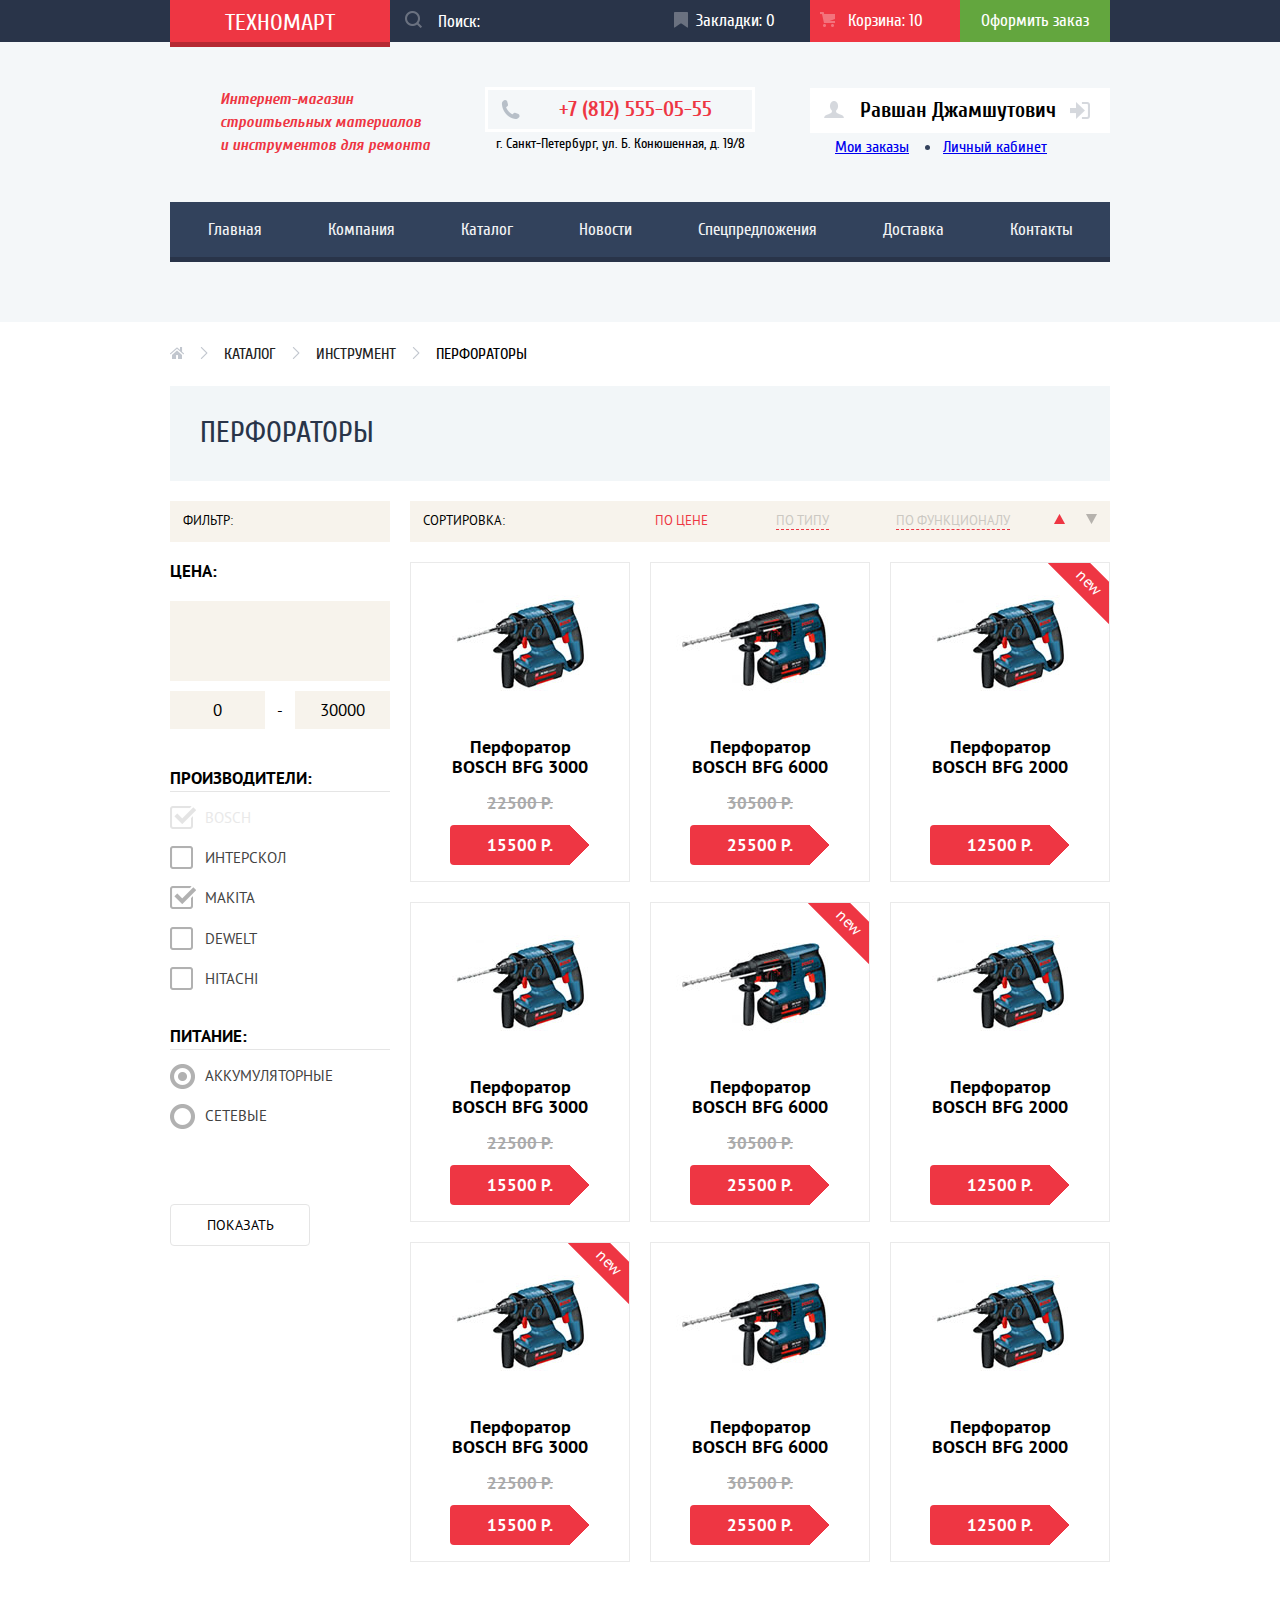
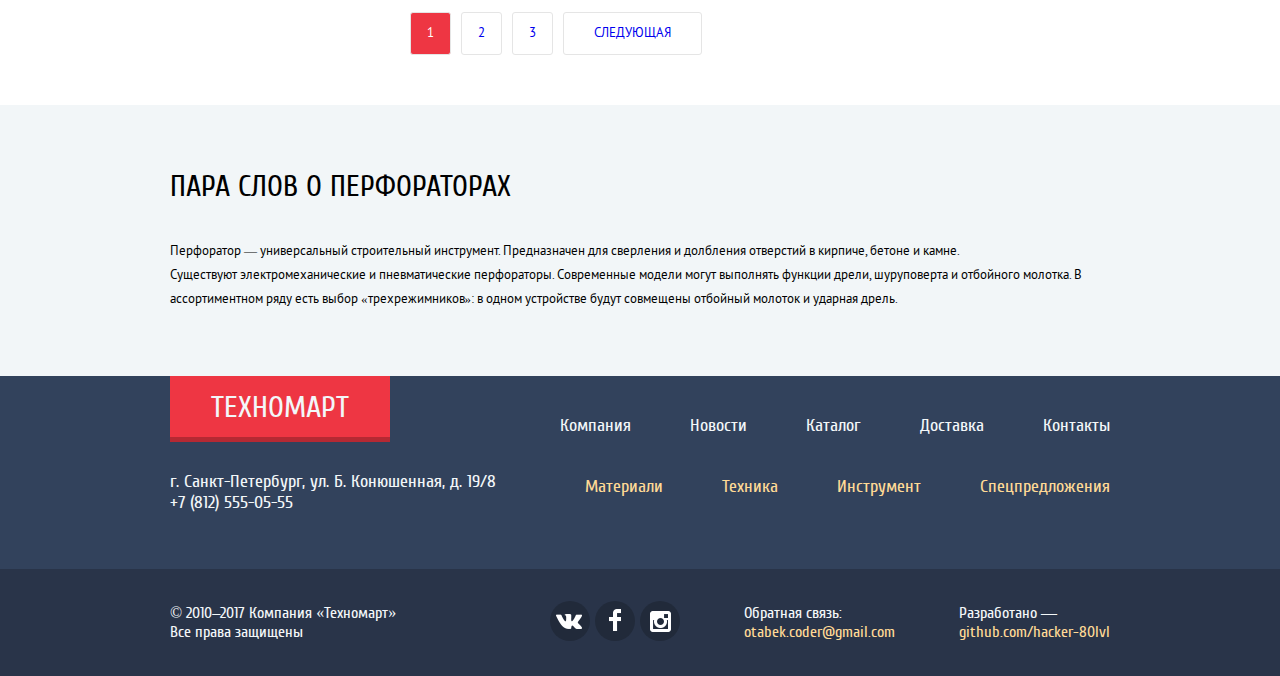
==== commit 5bb5e001: "Main styling has finished" ====
--- a/catalog.html
+++ b/catalog.html
@@ -1,9 +1,9 @@
 <!DOCTYPE html>
-<html lang="ru">
+<html lang="ru" class="catalog-page">
     <head>
         <meta charset="UTF-8" />
         <meta name="viewport" content="width=device-width, initial-scale=1.0" />
-        <link rel="stylesheet" href="styles/normalize.css">
+        <link rel="stylesheet" href="styles/normalize.css" />
         <link rel="stylesheet" href="styles/style.css" />
         <title>Каталаг Техномарт</title>
     </head>
@@ -13,18 +13,18 @@
             <div class="tools">
                 <div class="body-wrapper">
                     <a href="index.html" class="main-logo">Техномарт</a>
+                    <input type="text" name="" id="main-search" class="tools__search" placeholder="Поиск:" />
                     <label for="main-search" class="main-search__label">
                         <span class="visually-hidden">Поиск</span>
                     </label>
-                    <input type="text" name="" id="main-search" class="tools__search" placeholder="Поиск:" />
-                    <div class="tools__bookmarks">
+                    <a href="#" class="tools__bookmarks">
                         Закладки:
                         <span>0</span>
-                    </div>
-                    <div class="tools__cart">
+                    </a>
+                    <a href="#" class="tools__cart">
                         Корзина:
-                        <span>0</span>
-                    </div>
+                        <span>10</span>
+                    </a>
                     <a href="#" class="tools__process">Оформить заказ</a>
                 </div>
             </div>
@@ -39,8 +39,10 @@
                         г. Санкт-Петербург, ул. Б. Конюшенная, д. 19/8
                     </p>
                     <div class="account-box">
-                        <button class="sign-in">Войти</button>
-                        <button class="sign-up">Регистрация</button>
+                        <button class="sign-in">Равшан Джамшутович</button>
+                        <br />
+                        <a href="#" class="orders-link">Мои заказы</a>
+                        <a href="#" class="cabinet-link">Личный кабинет</a>
                     </div>
                 </section>
                 <nav class="main-nav">
@@ -57,30 +59,28 @@
 
         <main>
             <div class="body-wrapper">
-                <header>
-                    <h2>Перфораторы</h2>
-                    <nav class="breadcrubms">
-                        <ul class="breadcrumbs__list">
-                            <li class="breadcrumbs__item">
-                                <a href="index.html"><span class="hidden">Главная</span></a>
-                            </li>
-                            <li class="breadcrumbs__item">
-                                <a href="catalog.html">Каталаг</a>
-                            </li>
-                            <li class="breadcrumbs__item">
-                                <a href="tools.html">Инструмент</a>
-                            </li>
-                            <li class="breadcrumbs__item breadcrumbs__item--current">
-                                Перфораторы
-                            </li>
-                        </ul>
-                    </nav>
-                </header>
+                <nav class="breadcrubms">
+                    <ul class="breadcrumbs__list">
+                        <li class="breadcrumbs__item">
+                            <a href="index.html"><span class="visually-hidden">Главная</span></a>
+                        </li>
+                        <li class="breadcrumbs__item">
+                            <a href="catalog.html">Каталог</a>
+                        </li>
+                        <li class="breadcrumbs__item">
+                            <a href="#">Инструмент</a>
+                        </li>
+                        <li class="breadcrumbs__item breadcrumbs__item--current">
+                            Перфораторы
+                        </li>
+                    </ul>
+                </nav>
+                <h2>Перфораторы</h2>
                 <div class="catalog-columns">
                     <section class="filters">
                         <h3 class="visually-hidden">Фильтр товаров</h3>
                         <form action="#" class="filter">
-                            <p>Фильтр:</p>
+                            <h4>Фильтр:</h4>
                             <fieldset class="filter__cost">
                                 <legend>Цена:</legend>
                                 <div class="cost__range">
@@ -90,51 +90,48 @@
                                             <span class="range-handle"></span>
                                         </div>
                                     </div>
-                                    <p class="cost__rage-counter">
-                                        <span class="min-cost"></span>
+                                    <p class="cost__range-counter">
+                                        <input type="text" placeholder="0" readonly tabindex="-1">
                                         -
-                                        <span class="max-cost"></span>
+                                        <input type="text" placeholder="30000" readonly tabindex="-1">
                                     </p>
                                 </div>
                             </fieldset>
                             <fieldset class="filter__vendor">
                                 <legend>Производители:</legend>
                                 <ul class="vendor__list">
-                                    <li class="verdor__item">
-                                        <label for="filter__vendor--bosch">
-                                            <input type="checkbox" name="vendor" id="filter__vendor--bosch" class="visually-hidden"
-                                                checked />
-                                            <span class="radio-indicator"></span>
+                                    <li class="vendor__item">
+                                        <label for="filter__vendor--bosch" class="disabled">
+                                            <input type="checkbox" name="vendor" id="filter__vendor--bosch" class="visually-hidden" checked disabled />
+                                            <span class="checkbox-indicator"></span>
                                             BOSCH
                                         </label>
                                     </li>
-                                    <li class="verdor__item">
+                                    <li class="vendor__item">
                                         <label for="filter__vendor--interskol">
-                                            <input type="checkbox" name="vendor" id="filter__vendor--interskol"
-                                                class="visually-hidden" />
-                                            <span class="radio-indicator"></span>
+                                            <input type="checkbox" name="vendor" id="filter__vendor--interskol" class="visually-hidden" />
+                                            <span class="checkbox-indicator"></span>
                                             Интерскол
                                         </label>
                                     </li>
-                                    <li class="verdor__item">
+                                    <li class="vendor__item">
                                         <label for="filter__vendor--makita">
-                                            <input type="checkbox" name="vendor" id="filter__vendor--makita" class="visually-hidden"
-                                                checked />
-                                            <span class="radio-indicator"></span>
+                                            <input type="checkbox" name="vendor" id="filter__vendor--makita" class="visually-hidden" checked />
+                                            <span class="checkbox-indicator"></span>
                                             Makita
                                         </label>
                                     </li>
-                                    <li class="verdor__item">
+                                    <li class="vendor__item">
                                         <label for="filter__vendor--dewalt">
                                             <input type="checkbox" name="vendor" id="filter__vendor--dewalt" class="visually-hidden" />
-                                            <span class="radio-indicator"></span>
+                                            <span class="checkbox-indicator"></span>
                                             DeWELT
                                         </label>
                                     </li>
-                                    <li class="verdor__item">
+                                    <li class="vendor__item">
                                         <label for="filter__vendor--hitachi">
                                             <input type="checkbox" name="vendor" id="filter__vendor--hitachi" class="visually-hidden" />
-                                            <span class="radio-indicator"></span>
+                                            <span class="checkbox-indicator"></span>
                                             HITACHI
                                         </label>
                                     </li>
@@ -145,47 +142,45 @@
                                 <ul class="power__list">
                                     <li class="power__item">
                                         <label for="power__item--accum">
-                                            <input type="checkbox" name="power" id="power__item--accum" class="visually-hidden"
-                                                checked />
+                                            <input type="radio" name="power" id="power__item--accum" class="visually-hidden" checked />
                                             <span class="radio-indicator"></span>
                                             Аккумуляторные
                                         </label>
                                     </li>
                                     <li class="power__item">
                                         <label for="power__item--net">
-                                            <input type="checkbox" name="power" id="power__item--net" class="visually-hidden" />
+                                            <input type="radio" name="power" id="power__item--net" class="visually-hidden" />
                                             <span class="radio-indicator"></span>
                                             Сетевые
                                         </label>
                                     </li>
                                 </ul>
                             </fieldset>
-                            <button type="submit">Показать</button>
+                            <button type="submit" class="button">Показать</button>
                         </form>
                     </section>
                     <section class="catalog">
                         <h3 class="visually-hidden">Каталог товаров</h3>
                         <form action="#" class="sort">
-                            <fieldset>
-                                <legend>Сортировка:</legend>
+                            <h4>Сортировка:</h4>
+                            <div>
                                 <ul class="sort-type__list">
                                     <li class="sort-type__item">
                                         <label for="sort-type__item--cost">
-                                            <input type="radio" name="sort-type" id="sort-type__item--cost" class="visually-hidden" />
-                                            По цене
+                                            <input type="radio" name="sort-type" id="sort-type__item--cost" class="visually-hidden" checked />
+                                            <span>По цене</span>
                                         </label>
                                     </li>
                                     <li class="sort-type__item">
                                         <label for="sort-type__item--type">
                                             <input type="radio" name="sort-type" id="sort-type__item--type" class="visually-hidden" />
-                                            По типу
+                                            <span>По типу</span>
                                         </label>
                                     </li>
                                     <li class="sort-type__item">
                                         <label for="sort-type__item--function">
-                                            <input type="radio" name="sort-type" id="sort-type__item--function"
-                                                class="visually-hidden" />
-                                            По функционалу
+                                            <input type="radio" name="sort-type" id="sort-type__item--function" class="visually-hidden" />
+                                            <span>По функционалу</span>
                                         </label>
                                     </li>
                                 </ul>
@@ -193,115 +188,136 @@
                                     <li class="sort-view__item">
                                         <input type="radio" name="sort-view" id="sort-view__item--up" class="visually-hidden" checked />
                                         <label for="sort-view__item--up">
-                                            <span class="visually-hidde">По возрастанию:</span>
+                                            <span class="visually-hidden">По возрастанию</span>
                                         </label>
                                     </li>
                                     <li class="sort-view__item">
                                         <input type="radio" name="sort-view" id="sort-view__item--down" class="visually-hidden" />
                                         <label for="sort-view__item--down">
-                                            <span class="visually-hidde">По убиванию:</span>
+                                            <span class="visually-hidden">По убиванию</span>
                                         </label>
                                     </li>
                                 </ul>
-                            </fieldset>
+                            </div>
                         </form>
                         <ul class="catalog__list goods">
                             <li class="goods__item">
                                 <h4>Перфоратор BOSCH BFG 3000</h4>
-                                <a href="#" class="visually-hidden">Купить</a>
-                                <button class="visually-hidden">В закладку</button>
+                                <div class="visually-hidden">
+                                    <a href="#" class="button" tabindex="-1">Купить</a>
+                                    <button class="button" tabindex="-1">В закладку</button>
+                                </div>
                                 <img src="images/snippet2.jpg" alt="image" />
                                 <p class="old-price">22500 Р.</p>
-                                <a href="" class="price">15500 Р.</a>
+                                <a href="" class="price button">15500 Р.</a>
                             </li>
                             <li class="goods__item">
                                 <h4>Перфоратор BOSCH BFG 6000</h4>
-                                <a href="#" class="visually-hidden">Купить</a>
-                                <button class="visually-hidden">В закладку</button>
-                                <img src="images/snippet1.jpg" alt="image" />
+                                <div class="visually-hidden">
+                                    <a href="#" class="button" tabindex="-1">Купить</a>
+                                    <button class="button" tabindex="-1">В закладку</button>
+                                </div>
+                                <img src="images/snippet3.jpg" alt="image" />
                                 <p class="old-price">30500 Р.</p>
-                                <a href="" class="price">25500 Р.</a>
+                                <a href="" class="price button">25500 Р.</a>
                             </li>
                             <li class="goods__item goods__item--new">
                                 <h4>Перфоратор BOSCH BFG 2000</h4>
-                                <a href="#" class="visually-hidden">Купить</a>
-                                <button class="visually-hidden">В закладку</button>
-                                <img src="images/snippet3.jpg" alt="image" />
-                                <p class="old-price"></p>
-                                <a href="" class="price">12500 Р.</a>
+                                <div class="visually-hidden">
+                                    <a href="#" class="button" tabindex="-1">Купить</a>
+                                    <button class="button" tabindex="-1">В закладку</button>
+                                </div>
+                                <img src="images/snippet2.jpg" alt="image" />
+                                <p class="old-price"><br /></p>
+                                <a href="" class="price button">12500 Р.</a>
                             </li>
                             <li class="goods__item">
                                 <h4>Перфоратор BOSCH BFG 3000</h4>
-                                <a href="#" class="visually-hidden">Купить</a>
-                                <button class="visually-hidden">В закладку</button>
+                                <div class="visually-hidden">
+                                    <a href="#" class="button" tabindex="-1">Купить</a>
+                                    <button class="button" tabindex="-1">В закладку</button>
+                                </div>
                                 <img src="images/snippet2.jpg" alt="image" />
                                 <p class="old-price">22500 Р.</p>
-                                <a href="" class="price">15500 Р.</a>
+                                <a href="" class="price button">15500 Р.</a>
                             </li>
                             <li class="goods__item goods__item--new">
                                 <h4>Перфоратор BOSCH BFG 6000</h4>
-                                <a href="#" class="visually-hidden">Купить</a>
-                                <button class="visually-hidden">В закладку</button>
-                                <img src="images/snippet1.jpg" alt="image" />
+                                <div class="visually-hidden">
+                                    <a href="#" class="button" tabindex="-1">Купить</a>
+                                    <button class="button" tabindex="-1">В закладку</button>
+                                </div>
+                                <img src="images/snippet3.jpg" alt="image" />
                                 <p class="old-price">30500 Р.</p>
-                                <a href="" class="price">25500 Р.</a>
+                                <a href="" class="price button">25500 Р.</a>
                             </li>
                             <li class="goods__item">
                                 <h4>Перфоратор BOSCH BFG 2000</h4>
-                                <a href="#" class="visually-hidden">Купить</a>
-                                <button class="visually-hidden">В закладку</button>
-                                <img src="images/snippet3.jpg" alt="image" />
-                                <p class="old-price"></p>
-                                <a href="" class="price">12500 Р.</a>
+                                <div class="visually-hidden">
+                                    <a href="#" class="button" tabindex="-1">Купить</a>
+                                    <button class="button" tabindex="-1">В закладку</button>
+                                </div>
+                                <img src="images/snippet2.jpg" alt="image" />
+                                <p class="old-price"><br /></p>
+                                <a href="" class="price button">12500 Р.</a>
                             </li>
                             <li class="goods__item goods__item--new">
                                 <h4>Перфоратор BOSCH BFG 3000</h4>
-                                <a href="#" class="visually-hidden">Купить</a>
-                                <button class="visually-hidden">В закладку</button>
+                                <div class="visually-hidden">
+                                    <a href="#" class="button" tabindex="-1">Купить</a>
+                                    <button class="button" tabindex="-1">В закладку</button>
+                                </div>
                                 <img src="images/snippet2.jpg" alt="image" />
                                 <p class="old-price">22500 Р.</p>
-                                <a href="" class="price">15500 Р.</a>
+                                <a href="" class="price button">15500 Р.</a>
                             </li>
                             <li class="goods__item">
                                 <h4>Перфоратор BOSCH BFG 6000</h4>
-                                <a href="#" class="visually-hidden">Купить</a>
-                                <button class="visually-hidden">В закладку</button>
-                                <img src="images/snippet1.jpg" alt="image" />
+                                <div class="visually-hidden">
+                                    <a href="#" class="button" tabindex="-1">Купить</a>
+                                    <button class="button" tabindex="-1">В закладку</button>
+                                </div>
+                                <img src="images/snippet3.jpg" alt="image" />
                                 <p class="old-price">30500 Р.</p>
-                                <a href="" class="price">25500 Р.</a>
+                                <a href="" class="price button">25500 Р.</a>
                             </li>
                             <li class="goods__item">
                                 <h4>Перфоратор BOSCH BFG 2000</h4>
-                                <a href="#" class="visually-hidden">Купить</a>
-                                <button class="visually-hidden">В закладку</button>
-                                <img src="images/snippet3.jpg" alt="image" />
-                                <p class="old-price"></p>
-                                <a href="" class="price">12500 Р.</a>
+                                <div class="visually-hidden">
+                                    <a href="#" class="button" tabindex="-1">Купить</a>
+                                    <button class="button" tabindex="-1">В закладку</button>
+                                </div>
+                                <img src="images/snippet2.jpg" alt="image" />
+                                <p class="old-price"><br /></p>
+                                <a href="" class="price button">12500 Р.</a>
                             </li>
                         </ul>
                         <nav class="pagination">
                             <ul class="pagination__list">
-                                <li class="pagination__item"><a href="#" class="current">1</a></li>
-                                <li class="pagination__item"><a href="#" class="page">2</a></li>
-                                <li class="pagination__item"><a href="#" class="page">3</a></li>
-                                <li class="pagination__item"><a href="#" class="next">Следущая</a></li>
+                                <li class="pagination__item pagination__item--current"><a>1</a></li>
+                                <li class="pagination__item"><a href="#">2</a></li>
+                                <li class="pagination__item"><a href="#">3</a></li>
+                                <li class="pagination__item pagination__item--next"><a href="#">Следующая</a></li>
                             </ul>
                         </nav>
                     </section>
                 </div>
-                <section class="catalog-info">
+            </div>
+            <section class="catalog-info">
+                <div class="body-wrapper">
                     <h3>Пара слов о Перфораторах</h3>
                     <p>
                         Перфоратор — универсальный строительный инструмент. Предназначен для сверления и долбления отверстий в кирпиче,
-                        бетоне и камне.
-                        Существуют электромеханические и пневматические перфораторы. Современные модели могут выполнять функции дрели,
-                        шуруповерта и
-                        отбойного молотка. В ассортиментном ряду есть выбор «трехрежимников»: в одном устройстве будут совмещены
-                        отбойный молоток и
-                        ударная дрель.
-                    </p>
-                </section>
-            </div>
+                        бетоне и
+                        камне. 
+                        <br>Существуют электромеханические и пневматические перфораторы. Современные модели могут выполнять функции
+                        дрели,
+                        шуруповерта и отбойного молотка. В ассортиментном ряду есть выбор «трехрежимников»: в одном устройстве будут
+                        совмещены
+                        отбойный молоток и ударная дрель.
+                    </p>
+                </div>
+            </section>
         </main>
 
         <footer>
@@ -311,7 +327,8 @@
                         <a href="index.html" class="main-logo">Техномарт</a>
                         <p class="footer__address">
                             г. Санкт-Петербург, ул. Б. Конюшенная, д. 19/8
-                            <br>+7 (812) 555-05-55
+                            <br />
+                            +7 (812) 555-05-55
                         </p>
                     </div>
                     <nav class="footer__nav">
@@ -335,7 +352,8 @@
                 <div class="body-wrapper">
                     <p class="footer__copyright">
                         © 2010–2017 Компания «Техномарт»
-                        <br>Все права защищены
+                        <br />
+                        Все права защищены
                     </p>
                     <ul class="footer__social social__list">
                         <li class="social__item social__item--vk">
--- a/styles/style.css
+++ b/styles/style.css
@@ -2,6 +2,7 @@
     --logoColor: #ee3643;
     --navTheme: #32425c;
     --toolsTheme: #293449;
+    --formTheme: #f7f3ec;
 }
 
 @font-face {
@@ -76,7 +77,8 @@
     padding: 0;
 }
 
-ul, ol {
+ul,
+ol {
     list-style: none;
 }
 
@@ -93,6 +95,14 @@
     border-radius: 4px;
     border: none;
     text-align: center;
+}
+
+.button:hover {
+    background-color: #ca2c37;
+}
+
+.button:active {
+    background-color: #ba2732;
 }
 
 .body-wrapper {
@@ -160,11 +170,19 @@
     left: 13px;
 }
 
-.account-box button {
+.account-box {
+    width: 300px;
+}
+
+.account-box .sign-in,
+.account-box .sign-up {
+    display: inline-block;
     background-color: #fff;
     font-size: 21px;
     font-weight: bold;
     line-height: 21px;
+    text-decoration: none;
+    color: #000;
     padding: 12px 25px;
     margin-bottom: 25px;
     border: none;
@@ -191,21 +209,46 @@
     margin-left: 10px;
 }
 
+.account-box .sign-in:hover,
+.account-box .sign-up:hover {
+    color: var(--logoColor);
+}
+
+.account-box .sign-in:hover::before,
+.account-box .sign-in:hover::after {
+    opacity: 1;
+}
+
+.account-box .sign-in:active,
+.account-box .sign-up:active {
+    color: #cacaca;
+}
+
+.account-box .sign-in:active::before,
+.account-box .sign-in:active::after {
+    opacity: 0.3;
+}
+
 .main-nav {
     background-color: var(--navTheme);
-    height: 55px;
     font-size: 17px;
     line-height: 17px;
-    padding: 0 50px;
-    display: flex;
-    justify-content: space-between;
-    align-items: center;
     border-bottom: 5px solid var(--toolsTheme);
 }
 
 .main-nav__item {
+    display: inline-block;
+    padding: 19px 31px;
     color: #f1f2f4;
     text-decoration: none;
+}
+
+.main-nav__item:hover {
+    background-color: var(--toolsTheme);
+}
+
+.main-nav__item:active {
+    color: #a1a4a8;
 }
 
 .tools {
@@ -235,9 +278,17 @@
     color: #fff;
 }
 
+.main-logo:hover {
+    background-color: #ca2c37;
+}
+
+.main-logo:active {
+    background-color: #ba2732;
+}
+
 .tools__search {
     flex-grow: 1;
-    height: 39px;
+    height: 42px;
     padding-right: 20px;
     padding-left: 48px;
     border: none;
@@ -245,6 +296,24 @@
     color: #fff;
 }
 
+.tools__search:hover {
+    background-color: #212a3a;
+}
+
+.tools__search:hover+.main-search__label::before {
+    opacity: 1;
+}
+
+.tools__search:focus {
+    background-color: #fff;
+    color: #000;
+    outline: none;
+}
+
+.tools__search:focus+.main-search__label::before {
+    background-image: url("../images/icon-search-focus.png");
+}
+
 .tools__search::placeholder {
     color: #fff;
 }
@@ -260,16 +329,52 @@
     height: 17px;
     background-image: url("../images/icon-search.png");
     position: absolute;
-    top: 12px;
-    left: 17px;
+    top: 11px;
+    left: -255px;
     opacity: 0.3;
+}
+
+.tools__cart,
+.tools__bookmarks,
+.tools__process {
+    width: 150px;
+    color: #fff;
+    text-decoration: none;
 }
 
 .tools__bookmarks,
 .tools__cart {
     position: relative;
-    padding: 12px 30px;
-    padding-left: 40px;
+    padding: 12px 0;
+    height: 100%;
+}
+
+.tools__bookmarks:hover {
+    background-color: #212a3a;
+}
+
+.tools__bookmarks:hover::before,
+.tools__cart:hover::before {
+    opacity: 1;
+}
+
+.tools__bookmarks:active,
+.tools__cart:active {
+    background-color: #212a3a;
+    color: #a2a4a6;
+}
+
+.catalog-page .tools__cart:hover {
+    background-color: #fa2534;
+}
+
+.catalog-page .tools__cart:active {
+    background-color: #b35d63;
+}
+
+.tools__bookmarks:active::before,
+.tools__cart:active::before {
+    opacity: 0.3;
 }
 
 .tools__bookmarks::before,
@@ -298,8 +403,15 @@
     padding-top: 12px;
     width: 150px;
     height: 30px;
-    color: #fff;
-    text-decoration: none;
+}
+
+.tools__process:hover {
+    background-color: #5fbb2d;
+}
+
+.tools__process:active {
+    background-color: #518534;
+    color: #a2a4a6;
 }
 
 main {
@@ -368,6 +480,18 @@
     margin-top: 10px;
 }
 
+.we-have__item .button:not(.slider__button) {
+    background-color: rgba(126, 126, 126, 0.212);
+}
+
+.we-have__item .button:not(.slider__button):hover {
+    background-color: rgba(126, 126, 126, 0.404);
+}
+
+.we-have__item .button:not(.slider__button):active {
+    background-color: rgba(126, 126, 126, 0.801);
+}
+
 .we-have__item:nth-child(1) {
     background-color: #ffbf47;
 }
@@ -380,10 +504,6 @@
     background-image: url("../images/icon-1.png");
 }
 
-.we-have__item:nth-child(1) .button {
-    background-color: #e5ac40;
-}
-
 .we-have__item:nth-child(2) {
     background-color: #3bbce3;
 }
@@ -396,10 +516,6 @@
     background-image: url("../images/icon-2.png");
 }
 
-.we-have__item:nth-child(2) .button {
-    background-color: #35a9cc;
-}
-
 .we-have__item:nth-child(3) {
     background-color: #dc91d8;
 }
@@ -412,10 +528,6 @@
     background-image: url("../images/icon-3.png");
 }
 
-.we-have__item:nth-child(3) .button {
-    background-color: #c682c2;
-}
-
 .we-have__list>div>.we-have__item:nth-child(1) {
     background-color: #8ed78f;
 }
@@ -428,10 +540,6 @@
     background-image: url("../images/icon-4.png");
 }
 
-.we-have__list>div>.we-have__item:nth-child(1) .button {
-    background-color: #80c180;
-}
-
 .we-have__list>div>.we-have__item:nth-child(2) {
     background-color: #ffc047;
 }
@@ -442,10 +550,6 @@
     top: 32px;
     right: 31px;
     background-image: url("../images/icon-5.png");
-}
-
-.we-have__list>div>.we-have__item:nth-child(2) .button {
-    background-color: #e5ac40;
 }
 
 .we-have__item .button {
@@ -559,7 +663,7 @@
     font-size: 30px;
     font-weight: normal;
     height: 30px;
-    color: #32425c;
+    color: var(--navTheme);
     margin: 0;
     text-transform: uppercase;
 }
@@ -574,6 +678,7 @@
     padding: 0;
     list-style: none;
     display: flex;
+    flex-wrap: wrap;
     flex-direction: row;
     justify-content: space-between;
 }
@@ -595,6 +700,76 @@
     overflow: hidden;
 }
 
+.goods__item div {
+    width: 100%;
+    height: 164px;
+}
+
+.goods__item div .button {
+    width: 135px;
+    font-size: 14px;
+    font-weight: normal;
+    font-family: "Cuprum";
+    padding: 7px 0px;
+    box-sizing: border-box;
+}
+
+.goods__item div a.button {
+    position: relative;
+    background-color: #63a63e;
+    padding-top: 10px;
+    margin: 45px 0px 8px 10px;
+    border-bottom: 3px solid #367315;
+}
+
+.goods__item div a.button::before {
+    content: '';
+    display: block;
+    width: 15px;
+    height: 15px;
+    background-image: url("../images/icon-cart.png");
+    position: absolute;
+    top: 11px;
+    left: 12px;
+    opacity: 0.3;
+}
+
+.goods__item div a.button:hover {
+    background-color: #5fbb2d;
+}
+
+.goods__item div a.button:hover::before {
+    opacity: 1;
+}
+
+.goods__item div a.button:active {
+    background-color: #518534;
+    padding-bottom: 10px;
+    border: none;
+}
+
+.goods__item div button.button {
+    margin-left: 10px;
+    background-color: transparent;
+    border: 3px solid #63a63e;
+    color: #000;
+}
+
+.goods__item div button.button:hover {
+    border-color: var(--navTheme);
+}
+
+.goods__item div button.button:active {
+    border-color: #c1c6ce;
+    color: #c1c6ce;
+    outline: none;
+}
+
+.goods__item:hover {
+    box-shadow: 0px 0px 30px 0px rgba(0, 0, 0, 0.3);
+    border-color: transparent;
+}
+
 .goods__item h3,
 .goods__item h4 {
     font-size: 18px;
@@ -640,6 +815,15 @@
 .popular-producers__list li {
     border: 1px solid #eaeaea;
     margin-bottom: 20px;
+}
+
+.popular-producers__list li:hover {
+    box-shadow: 0px 0px 30px 0px rgba(0, 0, 0, 0.3);
+    border-color: transparent;
+}
+
+.popular-producers__list li:active {
+    opacity: 0.3;
 }
 
 .services {
@@ -716,6 +900,10 @@
     color: var(--navTheme);
 }
 
+.services .slider__control:not(.slider__control--current):hover {
+    background-color: #293449;
+}
+
 .services .slider__content {
     margin-left: 75px;
     width: 100%;
@@ -864,6 +1052,14 @@
 
 .footer__nav--bottom a {
     color: #ffda96;
+}
+
+.footer__nav a:hover {
+    text-decoration: underline;
+}
+
+.footer__nav a:active {
+    opacity: 0.4;
 }
 
 .footer__bottom {
@@ -910,6 +1106,467 @@
     background-position: 10px 10px;
 }
 
-.footer__bottom a {
+.social__item a:hover {
+    background-color: var(--logoColor);
+}
+
+.footer__feedback a,
+.footer__author a {
     color: #ffda96;
+}
+
+.footer__feedback a:hover,
+.footer__author a:hover {
+    text-decoration: underline;
+}
+
+.footer__feedback a:active,
+.footer__author a:active {
+    color: #db3644;
+    text-decoration: none;
+}
+
+/****************************************************** CATALOG ********************************************************/
+
+.catalog-page .tools__cart {
+    background-color: var(--logoColor);
+}
+
+.catalog-page .account-box {
+    text-align: left;
+}
+
+.catalog-page .sign-in {
+    width: 100%;
+    margin-bottom: 5px;
+    padding-left: 50px;
+    text-align: left;
+}
+
+.catalog-page .sign-in::before {
+    background-image: url("../images/icon-user.png");
+    top: 13px;
+}
+
+.catalog-page .sign-in::after {
+    content: "";
+    display: block;
+    width: 20px;
+    height: 17px;
+    background-image: url("../images/icon-login.png");
+    position: absolute;
+    top: 14px;
+    right: 20px;
+    opacity: 0.2;
+}
+
+.account-box .orders-link {
+    margin-left: 25px;
+    margin-top: 100px;
+}
+
+.account-box .cabinet-link {
+    position: relative;
+    margin-left: 30px;
+}
+
+.account-box .cabinet-link::after {
+    content: '';
+    display: block;
+    width: 5px;
+    height: 5px;
+    background-color: var(--navTheme);
+    border-radius: 50%;
+    position: absolute;
+    top: 7px;
+    left: -18px;
+}
+
+.account-box .orders-link:hover,
+.account-box .cabinet-link:hover {
+    color: var(--logoColor);
+}
+
+.account-box .orders-link:active,
+.account-box .cabinet-link:active {
+    color: #c5c5c5;
+}
+
+.catalog-page main {
+    padding-top: 23px;
+}
+
+.breadcrumbs__list {
+    display: flex;
+    flex-direction: row;
+    text-transform: uppercase;
+    padding-bottom: 23px;
+}
+
+.breadcrumbs__item {
+    position: relative;
+    margin-right: 40px;
+}
+
+.breadcrumbs__item a {
+    text-decoration: none;
+    color: #222222;
+}
+
+.breadcrumbs__item:nth-child(1) a {
+    display: inline-block;
+    width: 14px;
+    height: 12px;
+    background-image: url("../images/icon-home.png");
+}
+
+.breadcrumbs__item:nth-child(n+2)::after {
+    content: '';
+    display: block;
+    width: 8px;
+    height: 12px;
+    background-image: url("../images/icon-right-small.png");
+    position: absolute;
+    top: 2px;
+    left: -24px;
+}
+
+.breadcrumbs__item a[href]:hover {
+    opacity: 0.5;
+}
+
+.breadcrumbs__item a[href]:active {
+    opacity: 0.2;
+}
+
+.catalog-page h2 {
+    width: 100%;
+    padding: 30px;
+    margin-bottom: 20px;
+    background-color: #f2f6f8;
+    font-size: 30px;
+    font-weight: normal;
+    text-transform: uppercase;
+    box-sizing: border-box;
+    color: var(--toolsTheme);
+}
+
+.catalog-page .catalog-columns {
+    display: flex;
+    flex-direction: row;
+    justify-content: space-between;
+}
+
+.catalog-columns .filters {
+    width: 220px;
+}
+
+.catalog-columns .catalog {
+    width: 700px;
+}
+
+fieldset {
+    position: relative;
+    border: none;
+    margin-top: 20px;
+}
+
+fieldset:nth-child(n+3) {
+    margin-top: 40px;
+}
+
+fieldset:nth-child(n+3)::before {
+    content: '';
+    display: block;
+    width: 220px;
+    height: 1px;
+    background-color: #e5e5e5;
+    position: absolute;
+    top: -18px;
+    left: 0px;
+}
+
+legend {
+    text-transform: uppercase;
+    font-size: 17px;
+    font-family: "PT Sans";
+    font-weight: bold;
+    margin-bottom: 20px;
+}
+
+.catalog-columns * {
+    font-family: "PT Sans";
+}
+
+.filter h4 {
+    width: 100%;
+    padding: 13px;
+    text-transform: uppercase;
+    font-size: 13px;
+    font-weight: normal;
+    background-color: var(--formTheme);
+    box-sizing: border-box;
+}
+
+.cost__range-box {
+    width: 100%;
+    height: 80px;
+    background-color: var(--formTheme);
+}
+
+.cost__range-counter {
+    display: flex;
+    flex-direction: row;
+    justify-content: space-between;
+    align-items: center;
+    margin-top: 10px;
+}
+
+.cost__range-counter input {
+    width: 95px;
+    height: 38px;
+    border: none;
+    background-color: var(--formTheme);
+    font-size: 17px;
+    text-align: center;
+}
+
+.cost__range-counter input:focus {
+    outline: none;
+}
+
+.cost__range-counter input::placeholder {
+    color: #000;
+}
+
+.filter .vendor__item,
+.filter .power__item {
+    position: relative;
+    font-size: 15px;
+    color: #424242;
+    text-transform: uppercase;
+    margin-left: 35px;
+}
+
+.filter .vendor__item:nth-child(n+2),
+.filter .power__item:nth-child(n+2) {
+    margin-top: 23px;
+}
+
+.vendor__item .checkbox-indicator::before {
+    content: '';
+    display: block;
+    width: 26px;
+    height: 23px;
+    background-image: url("../images/checkbox-off.png");
+    background-repeat: no-repeat;
+    position: absolute;
+    top: -3px;
+    left: -35px;
+    opacity: 0.3;
+}
+
+.vendor__item input:checked+.checkbox-indicator::before {
+    background-image: url("../images/checkbox-on.png");
+}
+
+.vendor__item label:not(.disabled):hover .checkbox-indicator::before {
+    opacity: 0.5;
+}
+
+.power__item .radio-indicator::before {
+    content: '';
+    display: block;
+    width: 25px;
+    height: 25px;
+    background-image: url("../images/radio-off.png");
+    background-repeat: no-repeat;
+    position: absolute;
+    top: -3px;
+    left: -35px;
+    opacity: 0.3;
+}
+
+.power__item input:checked+.radio-indicator::before {
+    background-image: url("../images/radio-on.png");
+}
+
+.power__item label:not(.disabled):hover .radio-indicator::before {
+    opacity: 0.5;
+}
+
+.vendor__item label.disabled,
+.power__item label.disabled {
+    color: #e9e9e9;
+}
+
+.vendor__item label.disabled .checkbox-indicator::before,
+.power__item label.disabled .radio-indicator::before {
+    opacity: 0.1;
+}
+
+.filter .button {
+    margin-top: 80px;
+    width: 140px;
+    background: transparent;
+    color: #000;
+    border: 1px solid #e5e5e5;
+}
+
+.catalog .goods__item {
+    margin-top: 20px;
+}
+
+.sort {
+    display: flex;
+    flex-direction: row;
+    justify-content: space-between;
+    background-color: var(--formTheme);
+    padding: 13px;
+    font-size: 13px;
+    text-transform: uppercase;
+}
+
+.sort h4 {
+    font-weight: normal;
+    text-transform: uppercase;
+}
+
+.sort div {
+    display: flex;
+    flex-direction: row;
+    justify-content: space-between;
+    width: 442px;
+}
+
+.sort .sort-type__list {
+    display: flex;
+    flex-direction: row;
+    justify-content: space-between;
+    width: 355px;
+    color: #cbc8c2;
+}
+
+.sort-type__item label span {
+    border-bottom: 1px dashed var(--logoColor);
+}
+
+.sort-type__item input:checked+span {
+    color: var(--logoColor);
+    border: none;
+}
+
+.sort-type__item input:checked+span:hover {
+    color: #000;
+    border: none;
+}
+
+.sort-type__item label span:hover {
+    color: #000;
+    border-bottom-style: solid;
+    border-bottom-color: #000;
+}
+
+.sort .sort-view__list {
+    display: flex;
+    flex-direction: row;
+    justify-content: space-between;
+    width: 43px;
+}
+
+.sort-view__item label {
+    display: block;
+    width: 11px;
+    height: 10px;
+}
+
+.sort-view__item:nth-child(1) input:checked+label {
+    background-image: url("../images/icon-up-dir-on.png");
+    opacity: 1;
+}
+
+.sort-view__item:nth-child(1) label {
+    background-image: url("../images/icon-up-dir-off.png");
+    opacity: 0.3;
+}
+
+.sort-view__item:nth-child(2) input:checked+label {
+    background-image: url("../images/icon-down-dir-on.png");
+    opacity: 1;
+}
+
+.sort-view__item:nth-child(2) label {
+    background-image: url("../images/icon-down-dir-off.png");
+    opacity: 0.3;
+}
+
+.sort-view__item:nth-child(1) label:hover {
+    background-image: url("../images/icon-up-dir-off.png");
+    opacity: 1;
+}
+
+.sort-view__item:nth-child(2) label:hover {
+    background-image: url("../images/icon-down-dir-off.png");
+    opacity: 1;
+}
+
+.pagination {
+    margin-top: 50px;
+    margin-bottom: 50px;
+}
+
+.pagination__list {
+    display: flex;
+    flex-direction: row;
+}
+
+.pagination__item:nth-child(n+2) {
+    margin-left: 10px;
+}
+
+.pagination__item a {
+    display: block;
+    padding: 13px 16px;
+    border: 1px solid #e5e5e5;
+    border-radius: 3px;
+    text-decoration: none;
+    text-transform: uppercase;
+    font-size: 13px;
+}
+
+.pagination__item--current a {
+    background-color: var(--logoColor);
+    color: #fff;
+}
+
+.pagination__item--next a {
+    padding: 13px 30px;
+}
+
+.pagination__item a[href]:hover {
+    border-color: #bdc6ca;
+}
+
+.pagination__item a[href]:active {
+    border-color: var(--logoColor);
+    color: #000;
+}
+
+.catalog-info {
+    background-color: #f2f6f8;
+    padding: 65px 0px;
+}
+
+.catalog-info h3 {
+    font-family: "Cuprum";
+    font-size: 30px;
+    font-weight: normal;
+    text-transform: uppercase;
+    margin-bottom: 35px;
+}
+
+.catalog-info p {
+    font-family: "PT Sans";
+    font-size: 13px;
+    line-height: 24px;
 }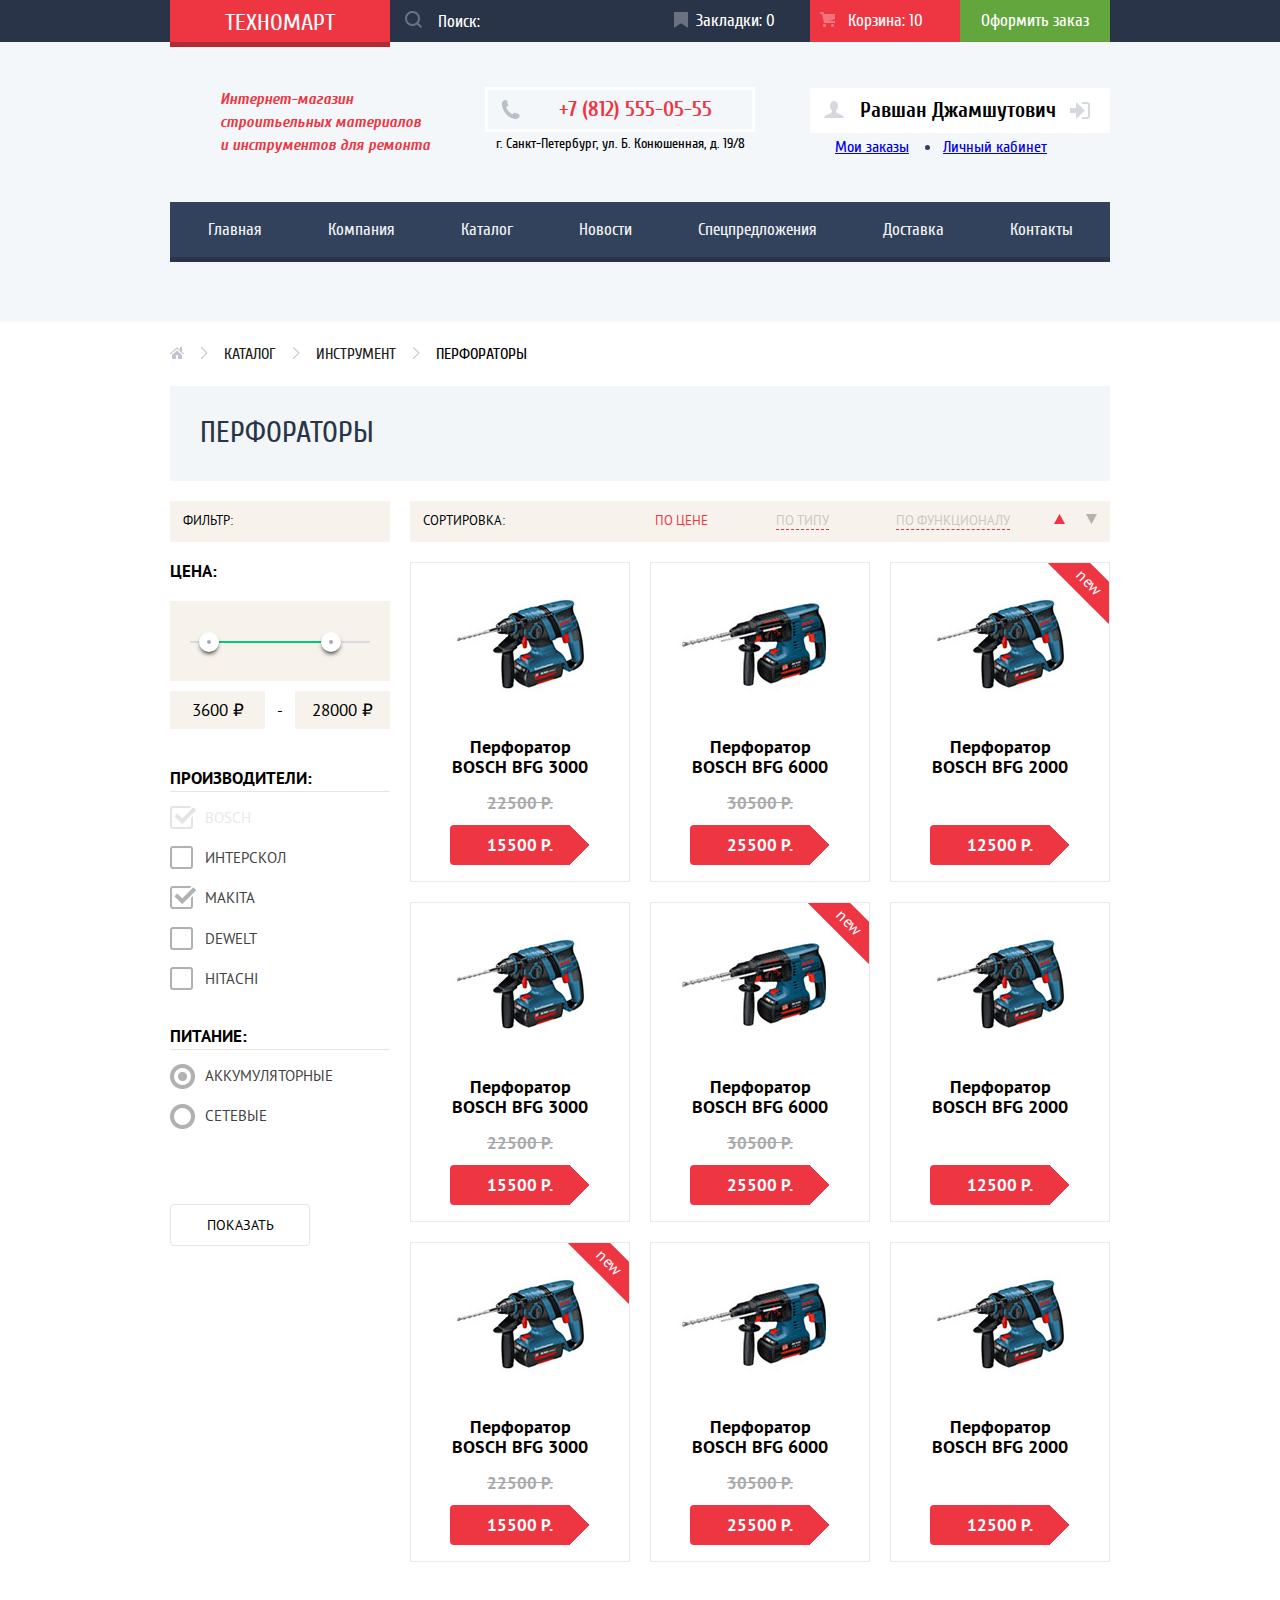
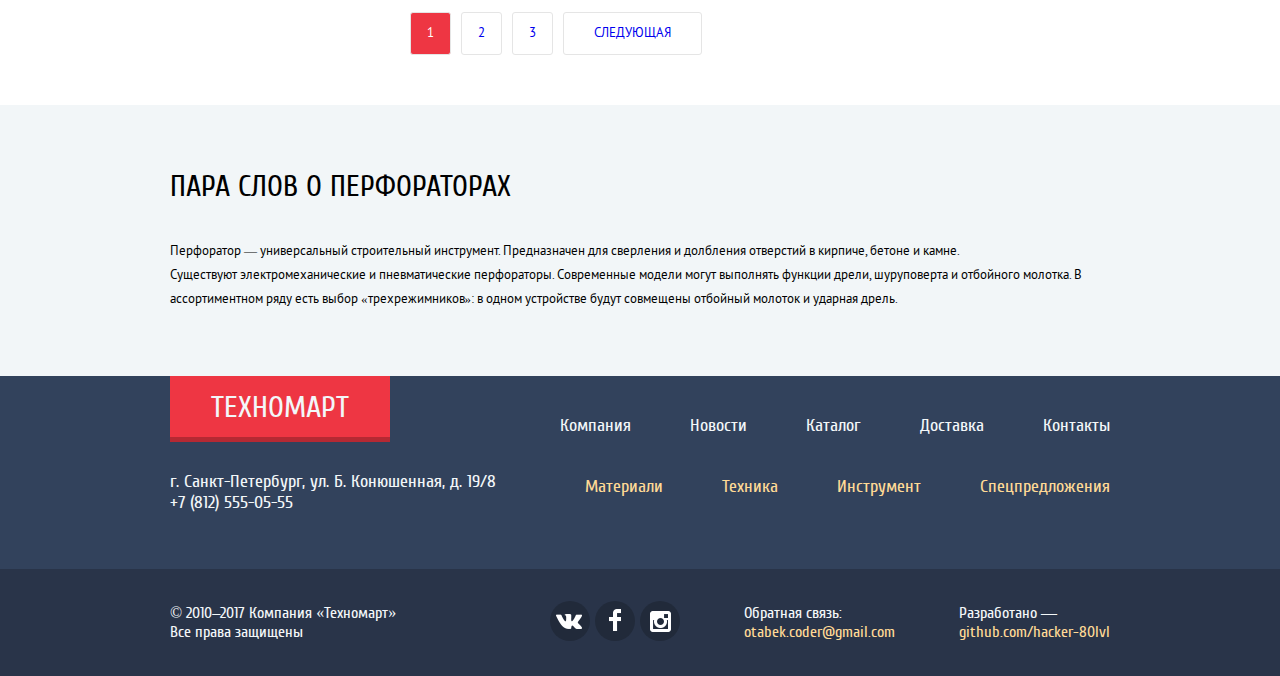
==== commit a73bc66a: "Layout has finished" ====
--- a/catalog.html
+++ b/catalog.html
@@ -85,24 +85,33 @@
                                 <legend>Цена:</legend>
                                 <div class="cost__range">
                                     <div class="cost__range-box">
-                                        <div class="range-line">
+                                        <div class="range-line range-line__left">
                                             <span class="range-handle"></span>
                                             <span class="range-handle"></span>
                                         </div>
+                                        <div class="range-line range-line__center"></div>
+                                        <div class="range-line range-line__right"></div>
                                     </div>
-                                    <p class="cost__range-counter">
-                                        <input type="text" placeholder="0" readonly tabindex="-1">
-                                        -
-                                        <input type="text" placeholder="30000" readonly tabindex="-1">
-                                    </p>
-                                </div>
+                                </div>
+                                <p class="cost-counter">
+                                    <input type="text" placeholder="3600 &#8381;" readonly tabindex="-1" />
+                                    -
+                                    <input type="text" placeholder="28000 &#8381;" readonly tabindex="-1" />
+                                </p>
                             </fieldset>
                             <fieldset class="filter__vendor">
                                 <legend>Производители:</legend>
                                 <ul class="vendor__list">
                                     <li class="vendor__item">
                                         <label for="filter__vendor--bosch" class="disabled">
-                                            <input type="checkbox" name="vendor" id="filter__vendor--bosch" class="visually-hidden" checked disabled />
+                                            <input
+                                                type="checkbox"
+                                                name="vendor"
+                                                id="filter__vendor--bosch"
+                                                class="visually-hidden"
+                                                checked
+                                                disabled
+                                            />
                                             <span class="checkbox-indicator"></span>
                                             BOSCH
                                         </label>
@@ -307,14 +316,12 @@
                 <div class="body-wrapper">
                     <h3>Пара слов о Перфораторах</h3>
                     <p>
-                        Перфоратор — универсальный строительный инструмент. Предназначен для сверления и долбления отверстий в кирпиче,
-                        бетоне и
-                        камне. 
-                        <br>Существуют электромеханические и пневматические перфораторы. Современные модели могут выполнять функции
-                        дрели,
-                        шуруповерта и отбойного молотка. В ассортиментном ряду есть выбор «трехрежимников»: в одном устройстве будут
-                        совмещены
-                        отбойный молоток и ударная дрель.
+                        Перфоратор — универсальный строительный инструмент. Предназначен для сверления и долбления отверстий в кирпиче, бетоне и
+                        камне.
+                        <br />
+                        Существуют электромеханические и пневматические перфораторы. Современные модели могут выполнять функции дрели, шуруповерта и
+                        отбойного молотка. В ассортиментном ряду есть выбор «трехрежимников»: в одном устройстве будут совмещены отбойный молоток и
+                        ударная дрель.
                     </p>
                 </div>
             </section>
@@ -379,5 +386,16 @@
                 </div>
             </div>
         </footer>
+
+        <div class="modal visually-hidden">
+            <section class="modal-confirm">
+                <h2>Товар добавлен в корзину!</h2>
+                <div>
+                    <button class="button">Оформить заказ</button>
+                    <button class="button">продолжить покупки</button>
+                </div>
+                <button class="modal-confirm__close"><span class="visually-hidden">Закрыть</span></button>
+            </section>
+        </div>
     </body>
 </html>
--- a/styles/style.css
+++ b/styles/style.css
@@ -1126,6 +1126,104 @@
     text-decoration: none;
 }
 
+.modal {
+    position: fixed;
+    top: 0;
+    left: 0;
+    width: 100vw;
+    height: 100vh;
+    background-color: #00000011;
+    z-index: 1000;
+}
+
+.modal-map {
+    position: absolute;
+    top: 50%;
+    left: 50%;
+    width: 970px;
+    height: 476px;
+    transform: translate(-50%, -50%);
+    box-shadow: 0px 20px 100px 0px #000;
+    overflow: hidden;
+}
+
+.modal-mail {
+    position: absolute;
+    top: 50%;
+    left: 50%;
+    width: 620px;
+    height: 425px;
+    box-sizing: border-box;
+    border-top: 7px solid #ff5357;
+    background-color: #fff;
+    transform: translate(-50%, -50%);
+    box-shadow: 0px 20px 100px 0px #000;
+}
+
+.modal-mail__top {
+    padding: 45px 80px;
+    display: flex;
+    flex-direction: row;
+    justify-content: space-between;
+    flex-wrap: wrap;
+}
+
+.modal-mail__top div {
+    width: 220px;
+    margin-bottom: 20px;
+}
+
+.modal-mail label {
+    display: inline-block;
+    margin-bottom: 8px;
+    font-family: "Cuprum";
+    font-size: 18px;
+}
+
+.modal-mail input {
+    font-family: "PT Sans";
+    width: 100%;
+    padding: 10px 14px;
+    font-size: 13px;
+    border: 2px solid #dee3e4;
+    border-radius: 4px;
+    box-sizing: border-box;
+}
+
+.modal-mail textarea {
+    width: 100%;
+    font-size: 13px;
+    height: 110px;
+    border: 2px solid #dee3e4;
+    border-radius: 4px;
+    padding: 12px 14px;
+    resize: none;
+}
+
+.modal-mail__bottom {
+    width: 100%;
+    height: 112px;
+    padding: 37px 80px;
+    box-sizing: border-box;
+    background-color: #f4f4f4;
+}
+
+.modal-mail button[type=submit] {
+    width: 100%;
+}
+
+.modal-mail__close,
+.modal-map__close {
+    position: absolute;
+    top: 9px;
+    right: 9px;
+    width: 21px;
+    height: 21px;
+    background-image: url("../images/close.png");
+    background-color: transparent;
+    border: none;
+}
+
 /****************************************************** CATALOG ********************************************************/
 
 .catalog-page .tools__cart {
@@ -1239,7 +1337,7 @@
     opacity: 0.2;
 }
 
-.catalog-page h2 {
+.catalog-page main h2 {
     width: 100%;
     padding: 30px;
     margin-bottom: 20px;
@@ -1308,13 +1406,60 @@
     box-sizing: border-box;
 }
 
-.cost__range-box {
+.cost__range {
     width: 100%;
     height: 80px;
+    padding: 40px 20px;
     background-color: var(--formTheme);
-}
-
-.cost__range-counter {
+    box-sizing: border-box;
+}
+
+.cost__range-box {
+    width: 180px;
+    height: 2px;
+    display: flex;
+    flex-direction: row;
+}
+
+.cost__range .range-line {
+    position: relative;
+    height: 2px;
+    background-color: #d7dcde;
+}
+
+.cost__range .range-line__left {
+    width: 18px;
+}
+
+.cost__range .range-line__center {
+    width: 122px;
+    background-color: #00ca74;
+}
+
+.cost__range .range-line__right {
+    width: 40px;
+}
+
+.cost__range .range-handle {
+    position: absolute;
+    top: -9px;
+    left: 9px;
+    display: block;
+    width: 4px;
+    height: 4px;
+    background-color: #ababab;
+    border: 8px solid #fff;
+    border-radius: 50%;
+    box-shadow: 0px 3px 5px -2px #000;
+    cursor: pointer;
+    z-index: 1;
+}
+
+.cost__range .range-handle:nth-child(2) {
+    left: 131px;
+}
+
+.cost-counter {
     display: flex;
     flex-direction: row;
     justify-content: space-between;
@@ -1322,7 +1467,7 @@
     margin-top: 10px;
 }
 
-.cost__range-counter input {
+.cost-counter input {
     width: 95px;
     height: 38px;
     border: none;
@@ -1331,11 +1476,11 @@
     text-align: center;
 }
 
-.cost__range-counter input:focus {
+.cost-counter input:focus {
     outline: none;
 }
 
-.cost__range-counter input::placeholder {
+.cost-counter input::placeholder {
     color: #000;
 }
 
@@ -1569,4 +1714,76 @@
     font-family: "PT Sans";
     font-size: 13px;
     line-height: 24px;
+}
+
+.modal-confirm {
+    position: absolute;
+    top: 50%;
+    left: 50%;
+    width: 620px;
+    height: 275px;
+    background-color: #fff;
+    border-top: 7px solid #ff5357;
+    box-shadow: 0px 20px 100px 0px #000;
+    transform: translate(-50%, -90%);
+}
+
+.modal-confirm h2 {
+    font-family: "Cuprum";
+    font-size: 30px;
+    padding: 68px 0px 68px 180px;
+}
+
+.modal-confirm h2::before {
+    content: '';
+    display: block;
+    width: 66px;
+    height: 66px;
+    position: absolute;
+    top: 50px;
+    left: 80px;
+    background-image: url("../images/ok.png");
+}
+
+.modal-confirm div {
+    display: flex;
+    height: 112px;
+    width: 100%;
+    padding-top: 38px;
+    padding-left: 80px;
+    padding-right: 80px;
+    justify-content: space-between;
+    background-color: #f1f1f1;
+    box-sizing: border-box;
+}
+
+.modal-confirm div .button {
+    height: 38px;
+    width: 220px;
+}
+
+.modal-confirm div .button:nth-child(2) {
+    background-color: #fff;
+    color: #000;
+}
+
+.modal-confirm div .button:nth-child(2):hover {
+    background-color: rgb(218, 218, 218);
+    color: #000;
+}
+
+.modal-confirm div .button:nth-child(2):active {
+    background-color: rgb(175, 175, 175);
+    color: #000;
+}
+
+.modal-confirm__close {
+    position: absolute;
+    top: 9px;
+    right: 9px;
+    width: 21px;
+    height: 21px;
+    background-image: url("../images/close.png");
+    background-color: transparent;
+    border: none;
 }